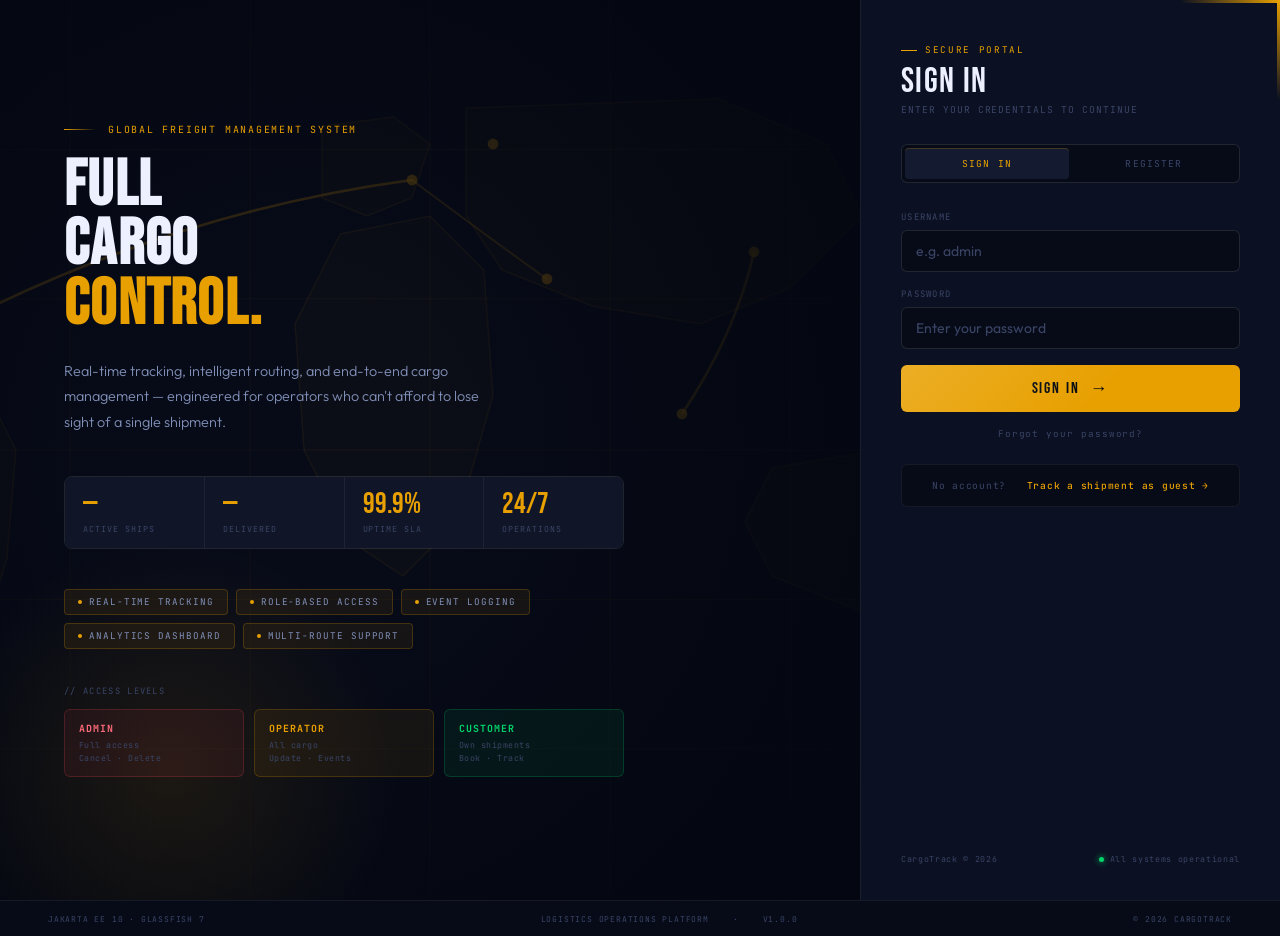
==== src/main/webapp/index.html @ 638bec68 "chore: initial baseline of cargo-tracker before security work" ====
<!DOCTYPE html>
<html lang="en">
<head>
    <meta charset="UTF-8">
    <meta name="viewport" content="width=device-width, initial-scale=1.0">
    <title>CargoTrack — Logistics Operations Platform</title>
    <link rel="preconnect" href="https://fonts.googleapis.com">
    <link rel="preconnect" href="https://fonts.gstatic.com" crossorigin>
    <link href="https://fonts.googleapis.com/css2?family=Bebas+Neue&family=JetBrains+Mono:wght@300;400;500;700&family=Outfit:wght@300;400;500;600&display=swap" rel="stylesheet">
    <style>
        *, *::before, *::after { box-sizing: border-box; margin: 0; padding: 0; }

        :root {
            --gold:        #E8A000;
            --gold-bright: #FFB800;
            --gold-glow:   rgba(232,160,0,0.18);
            --gold-soft:   rgba(232,160,0,0.07);
            --gold-line:   rgba(232,160,0,0.3);
            --void:        #03060F;
            --deep:        #070B18;
            --panel:       #0B1022;
            --raised:      #101628;
            --card:        #141B30;
            --border:      rgba(255,255,255,0.06);
            --border-hi:   rgba(255,255,255,0.11);
            --border-gold: rgba(232,160,0,0.22);
            --text-1:      #EDF0FF;
            --text-2:      #8090B8;
            --text-3:      #3A4566;
            --green:       #00D46A;
            --red:         #FF4757;
            --font-display:'Bebas Neue', sans-serif;
            --font-mono:   'JetBrains Mono', monospace;
            --font-body:   'Outfit', sans-serif;
            --ease-out:    cubic-bezier(0.16, 1, 0.3, 1);
            --ease-in-out: cubic-bezier(0.65, 0, 0.35, 1);
        }

        html, body { font-family: var(--font-body); background: var(--void); color: var(--text-1); }

        .shell { display: grid; grid-template-rows: 1fr auto; min-height: 100vh; }
        .brand { display: flex; align-items: center; gap: 12px; }
        .brand-mark { width: 28px; height: 28px; position: relative; flex-shrink: 0; }
        .brand-mark svg { width: 100%; height: 100%; }
        .brand-name { font-family: var(--font-display); font-size: 1.4rem; letter-spacing: 0.12em; color: var(--text-1); }
        .brand-name span { color: var(--gold); }
        .status-pill { display: flex; align-items: center; gap: 8px; font-family: var(--font-mono); font-size: 0.58rem; letter-spacing: 0.12em; text-transform: uppercase; color: var(--green); }
        .status-dot { width: 6px; height: 6px; border-radius: 50%; background: var(--green); box-shadow: 0 0 8px var(--green); animation: pulse-green 2.5s ease-in-out infinite; }
        @keyframes pulse-green { 0%, 100% { opacity: 1; box-shadow: 0 0 8px var(--green); } 50% { opacity: 0.5; box-shadow: 0 0 3px var(--green); } }

        .main { display: grid; grid-template-columns: 1fr 420px; }

        /* HERO */
        .hero-panel { background: var(--deep); position: relative; overflow: hidden; display: flex; flex-direction: column; justify-content: center; padding: 48px 64px; }
        .world-grid { position: absolute; inset: 0; opacity: 0.4; }
        .world-grid svg { width: 100%; height: 100%; }
        .hero-panel::before { content: ''; position: absolute; inset: 0; background: radial-gradient(ellipse 80% 80% at 35% 50%, transparent 20%, rgba(3,6,15,0.5) 60%, rgba(3,6,15,0.9) 100%); z-index: 1; pointer-events: none; }
        .hero-panel::after { content: ''; position: absolute; bottom: -120px; left: -80px; width: 500px; height: 500px; border-radius: 50%; background: radial-gradient(circle, rgba(232,160,0,0.1) 0%, transparent 65%); z-index: 1; pointer-events: none; }
        .hero-content { position: relative; z-index: 2; max-width: 560px; }
        .hero-eyebrow { display: flex; align-items: center; gap: 12px; font-family: var(--font-mono); font-size: 0.62rem; letter-spacing: 0.18em; text-transform: uppercase; color: var(--gold); margin-bottom: 20px; animation: fade-up 0.6s var(--ease-out) 0.1s both; }
        .eyebrow-bar { width: 32px; height: 1px; background: linear-gradient(90deg, var(--gold), transparent); }
        .hero-heading { font-family: var(--font-display); font-size: clamp(3.2rem, 5vw, 5.5rem); line-height: 0.93; letter-spacing: 0.02em; color: var(--text-1); margin-bottom: 24px; animation: fade-up 0.6s var(--ease-out) 0.2s both; }
        .hero-heading .accent { color: var(--gold); }
        .hero-sub { font-size: 0.9rem; font-weight: 300; line-height: 1.8; color: var(--text-2); max-width: 440px; margin-bottom: 40px; animation: fade-up 0.6s var(--ease-out) 0.3s both; }
        .stat-strip { display: flex; gap: 0; margin-bottom: 40px; border: 1px solid var(--border-hi); border-radius: 8px; overflow: hidden; animation: fade-up 0.6s var(--ease-out) 0.4s both; }
        .stat-item { flex: 1; padding: 14px 18px; background: var(--raised); border-right: 1px solid var(--border); transition: background 0.2s; }
        .stat-item:last-child { border-right: none; }
        .stat-item:hover { background: var(--card); }
        .stat-num { font-family: var(--font-display); font-size: 1.8rem; color: var(--gold); line-height: 1; margin-bottom: 4px; }
        .stat-lbl { font-family: var(--font-mono); font-size: 0.52rem; letter-spacing: 0.12em; text-transform: uppercase; color: var(--text-3); }
        .feature-tags { display: flex; flex-wrap: wrap; gap: 8px; animation: fade-up 0.6s var(--ease-out) 0.5s both; }
        .tag { display: flex; align-items: center; gap: 7px; background: var(--gold-soft); border: 1px solid var(--border-gold); border-radius: 4px; padding: 6px 13px; font-family: var(--font-mono); font-size: 0.58rem; letter-spacing: 0.1em; text-transform: uppercase; color: var(--text-2); transition: border-color 0.2s, color 0.2s, background 0.2s; }
        .tag:hover { border-color: var(--gold); color: var(--gold); background: rgba(232,160,0,0.1); }
        .tag-dot { width: 4px; height: 4px; border-radius: 50%; background: var(--gold); flex-shrink: 0; }
        .access-levels { margin-top: 36px; animation: fade-up 0.6s var(--ease-out) 0.6s both; }
        .access-label { font-family: var(--font-mono); font-size: 0.55rem; letter-spacing: 0.15em; text-transform: uppercase; color: var(--text-3); margin-bottom: 12px; }
        .access-cards { display: flex; gap: 10px; }
        .access-card { flex: 1; padding: 12px 14px; border-radius: 6px; border: 1px solid; transition: transform 0.2s; }
        .access-card:hover { transform: translateY(-2px); }
        .access-card.admin { background: rgba(255,71,87,0.07); border-color: rgba(255,71,87,0.2); }
        .access-card.operator { background: rgba(232,160,0,0.07); border-color: rgba(232,160,0,0.2); }
        .access-card.customer { background: rgba(0,212,106,0.07); border-color: rgba(0,212,106,0.2); }
        .access-role { font-family: var(--font-mono); font-size: 0.62rem; letter-spacing: 0.1em; text-transform: uppercase; font-weight: 700; margin-bottom: 4px; }
        .access-card.admin    .access-role { color: #FF6B7A; }
        .access-card.operator .access-role { color: var(--gold); }
        .access-card.customer .access-role { color: var(--green); }
        .access-desc { font-family: var(--font-mono); font-size: 0.52rem; letter-spacing: 0.06em; color: var(--text-3); line-height: 1.5; }

        /* FORM PANEL */
        .form-panel { background: var(--panel); border-left: 1px solid var(--border); display: flex; flex-direction: column; padding: 44px 40px 36px; overflow-y: auto; position: relative; min-height: 100vh; }
        .form-panel::before { content: ''; position: absolute; top: 0; right: 0; width: 100px; height: 3px; background: linear-gradient(90deg, transparent, var(--gold)); }
        .form-panel::after  { content: ''; position: absolute; top: 0; right: 0; width: 3px; height: 100px; background: linear-gradient(180deg, var(--gold), transparent); }
        .form-header { margin-bottom: 28px; }
        .form-kicker { font-family: var(--font-mono); font-size: 0.58rem; letter-spacing: 0.18em; text-transform: uppercase; color: var(--gold); margin-bottom: 8px; display: flex; align-items: center; gap: 8px; }
        .form-kicker::before { content: ''; display: inline-block; width: 16px; height: 1px; background: var(--gold); }
        .form-title { font-family: var(--font-display); font-size: 2.2rem; letter-spacing: 0.04em; color: var(--text-1); line-height: 1; margin-bottom: 4px; }
        .form-subtitle { font-family: var(--font-mono); font-size: 0.6rem; letter-spacing: 0.1em; text-transform: uppercase; color: var(--text-3); }

        .tabs { display: flex; background: var(--deep); border: 1px solid var(--border-hi); border-radius: 6px; padding: 3px; gap: 3px; margin-bottom: 28px; }
        .tab { flex: 1; text-align: center; font-family: var(--font-mono); font-size: 0.6rem; letter-spacing: 0.12em; text-transform: uppercase; color: var(--text-3); padding: 9px 0; border-radius: 4px; cursor: pointer; transition: background 0.2s, color 0.2s; user-select: none; }
        .tab:hover { color: var(--text-2); }
        .tab.active { background: var(--card); color: var(--gold); box-shadow: inset 0 1px 0 var(--border-gold); }

        #alert-box { min-height: 0; }
        .alert { display: flex; gap: 10px; align-items: flex-start; padding: 11px 14px; border-radius: 6px; margin-bottom: 18px; font-family: var(--font-mono); font-size: 0.68rem; letter-spacing: 0.04em; line-height: 1.5; animation: alert-in 0.3s var(--ease-out) both; }
        @keyframes alert-in { from { opacity: 0; transform: translateY(-6px); } to { opacity: 1; transform: translateY(0); } }
        .alert-error   { background: rgba(255,71,87,0.08);  border: 1px solid rgba(255,71,87,0.25);  color: #FF8F9A; }
        .alert-success { background: rgba(0,212,106,0.08);  border: 1px solid rgba(0,212,106,0.25);  color: #4DFFA0; }

        .panel { display: none; }
        .panel.active { display: block; }

        .form-group  { margin-bottom: 16px; }
        .form-row    { display: grid; grid-template-columns: 1fr 1fr; gap: 12px; }
        .form-label  { display: block; font-family: var(--font-mono); font-size: 0.56rem; letter-spacing: 0.14em; text-transform: uppercase; color: var(--text-3); margin-bottom: 7px; transition: color 0.2s; }
        .form-group:focus-within .form-label { color: var(--gold); }
        .form-control { width: 100%; background: var(--deep); border: 1px solid var(--border-hi); border-radius: 6px; color: var(--text-1); padding: 11px 14px; font-size: 0.875rem; font-family: var(--font-body); outline: none; transition: border-color 0.2s, box-shadow 0.2s, background 0.2s; caret-color: var(--gold); }
        .form-control::placeholder { color: var(--text-3); }
        .form-control:focus { border-color: var(--gold); box-shadow: 0 0 0 3px var(--gold-glow); background: rgba(3,6,15,0.8); }
        .form-control.input-error { border-color: var(--red) !important; box-shadow: 0 0 0 3px rgba(255,71,87,0.15) !important; }
        .form-hint { font-family: var(--font-mono); font-size: 0.54rem; color: var(--text-3); margin-top: 5px; letter-spacing: 0.06em; }
        .form-hint.hint-error { color: #FF6B7A; }
        .form-hint.hint-ok    { color: var(--green); }

        .btn-submit { display: flex; align-items: center; justify-content: center; gap: 10px; width: 100%; padding: 13px 20px; margin-top: 10px; background: var(--gold); color: #050810; border: none; border-radius: 6px; font-family: var(--font-display); font-size: 1rem; letter-spacing: 0.12em; cursor: pointer; position: relative; overflow: hidden; transition: background 0.2s, transform 0.15s, box-shadow 0.2s; }
        .btn-submit::before { content: ''; position: absolute; inset: 0; background: linear-gradient(135deg, rgba(255,255,255,0.15) 0%, transparent 60%); pointer-events: none; }
        .btn-submit:hover { background: var(--gold-bright); box-shadow: 0 6px 24px rgba(232,160,0,0.35); transform: translateY(-1px); }
        .btn-submit:active { transform: none; box-shadow: none; }
        .btn-submit:disabled { opacity: 0.45; cursor: not-allowed; transform: none; box-shadow: none; }
        .btn-arrow { font-size: 1.1rem; transition: transform 0.2s; }
        .btn-submit:hover .btn-arrow { transform: translateX(4px); }

        .forgot-link {
            display: block; text-align: center; font-family: var(--font-mono); font-size: 0.58rem;
            letter-spacing: 0.1em; color: var(--text-3); margin-top: 12px; cursor: pointer;
            transition: color 0.2s; background: none; border: none; width: 100%; padding: 4px 0;
        }
        .forgot-link:hover { color: var(--gold); }

        .back-link {
            display: inline-flex; align-items: center; gap: 6px; font-family: var(--font-mono);
            font-size: 0.58rem; letter-spacing: 0.1em; text-transform: uppercase; color: var(--text-3);
            cursor: pointer; background: none; border: none; padding: 0; margin-bottom: 20px; transition: color 0.2s;
        }
        .back-link:hover { color: var(--gold); }
        .back-link::before { content: '←'; font-size: 0.8rem; }

        .guest-track { margin-top: 20px; text-align: center; padding: 14px; background: var(--deep); border: 1px solid var(--border); border-radius: 6px; font-family: var(--font-mono); font-size: 0.6rem; letter-spacing: 0.08em; color: var(--text-3); transition: border-color 0.2s; }
        .guest-track:hover { border-color: var(--border-hi); }
        .guest-track a { color: var(--gold); text-decoration: none; font-weight: 500; transition: opacity 0.2s; }
        .guest-track a:hover { opacity: 0.75; }

        .form-footer { margin-top: auto; padding-top: 28px; display: flex; align-items: center; justify-content: space-between; font-family: var(--font-mono); font-size: 0.52rem; letter-spacing: 0.08em; color: var(--text-3); }
        .footer-status { display: flex; align-items: center; gap: 6px; }
        .footer-dot { width: 5px; height: 5px; border-radius: 50%; background: var(--green); box-shadow: 0 0 6px var(--green); }

        /* BOTTOM BAR */
        .bottombar { height: 36px; display: flex; align-items: center; justify-content: space-between; padding: 0 48px; background: var(--deep); border-top: 1px solid var(--border); font-family: var(--font-mono); font-size: 0.5rem; letter-spacing: 0.1em; text-transform: uppercase; color: var(--text-3); flex-shrink: 0; }
        .bottombar-center { display: flex; gap: 24px; }
        .bottombar-center span { color: var(--text-3); }
        .bottombar-center span + span::before { content: '·'; margin-right: 24px; color: var(--text-3); }

        /* ANIMATIONS */
        @keyframes fade-up { from { opacity: 0; transform: translateY(16px); } to { opacity: 1; transform: translateY(0); } }
        @keyframes draw-line { from { stroke-dashoffset: 600; } to { stroke-dashoffset: 0; } }
        .route-path { stroke-dasharray: 600; stroke-dashoffset: 600; animation: draw-line 3s var(--ease-out) 0.8s forwards; }
        .grid-line { animation: grid-pulse 4s ease-in-out infinite; }
        @keyframes grid-pulse { 0%, 100% { opacity: 0.15; } 50% { opacity: 0.35; } }

        @media (max-width: 900px) {
            html, body { overflow: auto; }
            .shell { height: auto; }
            .main { grid-template-columns: 1fr; }
            .hero-panel { padding: 40px 28px; min-height: 420px; }
            .form-panel { padding: 36px 24px; }
            .bottombar { padding: 0 24px; }
            .hero-heading { font-size: 3rem; }
            .access-cards { flex-direction: column; }
        }
    </style>
</head>
<body>
<div class="shell">
  <div class="main">

    <!-- LEFT: HERO -->
    <div class="hero-panel">
      <div class="world-grid">
        <svg viewBox="0 0 800 500" preserveAspectRatio="xMidYMid slice" xmlns="http://www.w3.org/2000/svg">
          <g stroke="rgba(232,160,0,0.12)" stroke-width="0.5" fill="none">
            <line x1="0" y1="83"  x2="800" y2="83"  class="grid-line" style="animation-delay:0s"/>
            <line x1="0" y1="166" x2="800" y2="166" class="grid-line" style="animation-delay:0.3s"/>
            <line x1="0" y1="250" x2="800" y2="250" class="grid-line" style="animation-delay:0.6s"/>
            <line x1="0" y1="333" x2="800" y2="333" class="grid-line" style="animation-delay:0.9s"/>
            <line x1="0" y1="416" x2="800" y2="416" class="grid-line" style="animation-delay:1.2s"/>
            <line x1="100" y1="0" x2="100" y2="500" class="grid-line" style="animation-delay:0.15s"/>
            <line x1="200" y1="0" x2="200" y2="500" class="grid-line" style="animation-delay:0.45s"/>
            <line x1="300" y1="0" x2="300" y2="500" class="grid-line" style="animation-delay:0.75s"/>
            <line x1="400" y1="0" x2="400" y2="500" class="grid-line" style="animation-delay:1.05s"/>
            <line x1="500" y1="0" x2="500" y2="500" class="grid-line" style="animation-delay:1.35s"/>
            <line x1="600" y1="0" x2="600" y2="500" class="grid-line" style="animation-delay:0.2s"/>
            <line x1="700" y1="0" x2="700" y2="500" class="grid-line" style="animation-delay:0.5s"/>
          </g>
          <g fill="rgba(232,160,0,0.06)" stroke="rgba(232,160,0,0.15)" stroke-width="0.8">
            <path d="M 60 80 L 90 70 L 130 75 L 160 100 L 155 160 L 140 200 L 120 220 L 100 210 L 80 190 L 60 160 L 50 130 Z"/>
            <path d="M 130 230 L 155 220 L 170 250 L 165 310 L 150 360 L 135 370 L 118 340 L 110 290 L 115 250 Z"/>
            <path d="M 340 70 L 380 65 L 400 80 L 390 110 L 365 120 L 340 110 Z"/>
            <path d="M 350 130 L 400 120 L 430 150 L 435 220 L 415 290 L 385 320 L 355 300 L 330 250 L 325 180 L 340 150 Z"/>
            <path d="M 420 60 L 560 55 L 620 80 L 640 120 L 600 160 L 550 180 L 490 170 L 440 150 L 420 120 Z"/>
            <path d="M 590 260 L 650 250 L 680 270 L 675 320 L 640 340 L 590 320 L 575 290 Z"/>
          </g>
          <g fill="#E8A000">
            <circle cx="100" cy="200" r="3" opacity="0.6"/>
            <circle cx="390" cy="100" r="3" opacity="0.6"/>
            <circle cx="580" cy="140" r="3" opacity="0.6"/>
            <circle cx="540" cy="230" r="3" opacity="0.6"/>
            <circle cx="465" cy="155" r="3" opacity="0.6"/>
            <circle cx="390" cy="290" r="3" opacity="0.6"/>
            <circle cx="80"  cy="240" r="3" opacity="0.6"/>
            <circle cx="435" cy="80"  r="3" opacity="0.6"/>
          </g>
          <path d="M 100 200 Q 240 120 390 100" fill="none" stroke="#E8A000" stroke-width="1.5" opacity="0.5" class="route-path" stroke-linecap="round"/>
          <path d="M 580 140 Q 570 185 540 230" fill="none" stroke="#E8A000" stroke-width="1.5" opacity="0.4" stroke-dasharray="400" stroke-dashoffset="400" style="animation: draw-line 2.5s cubic-bezier(0.16,1,0.3,1) 1.4s forwards"/>
          <path d="M 390 100 Q 430 130 465 155" fill="none" stroke="#E8A000" stroke-width="1" opacity="0.35" stroke-dasharray="300" stroke-dashoffset="300" style="animation: draw-line 2s cubic-bezier(0.16,1,0.3,1) 2s forwards"/>
          <circle r="4" fill="#E8A000" opacity="0.9">
            <animateMotion dur="5s" repeatCount="indefinite" begin="2s">
              <mpath href="#route-nyc-rtm"/>
            </animateMotion>
          </circle>
          <path id="route-nyc-rtm" d="M 100 200 Q 240 120 390 100" fill="none"/>
          <circle cx="100" cy="200" r="8" fill="none" stroke="#E8A000" stroke-width="1" opacity="0">
            <animate attributeName="r" values="4;16" dur="2.5s" repeatCount="indefinite" begin="0.5s"/>
            <animate attributeName="opacity" values="0.6;0" dur="2.5s" repeatCount="indefinite" begin="0.5s"/>
          </circle>
          <circle cx="390" cy="100" r="8" fill="none" stroke="#E8A000" stroke-width="1" opacity="0">
            <animate attributeName="r" values="4;16" dur="2.5s" repeatCount="indefinite" begin="1.5s"/>
            <animate attributeName="opacity" values="0.6;0" dur="2.5s" repeatCount="indefinite" begin="1.5s"/>
          </circle>
          <circle cx="580" cy="140" r="8" fill="none" stroke="#E8A000" stroke-width="1" opacity="0">
            <animate attributeName="r" values="4;16" dur="2.5s" repeatCount="indefinite" begin="2.5s"/>
            <animate attributeName="opacity" values="0.6;0" dur="2.5s" repeatCount="indefinite" begin="2.5s"/>
          </circle>
        </svg>
      </div>

      <div class="hero-content">
        <div class="hero-eyebrow"><div class="eyebrow-bar"></div>Global Freight Management System</div>
        <h1 class="hero-heading">FULL<br>CARGO<br><span class="accent">CONTROL.</span></h1>
        <p class="hero-sub">Real-time tracking, intelligent routing, and end-to-end cargo management — engineered for operators who can't afford to lose sight of a single shipment.</p>
        <div class="stat-strip">
          <div class="stat-item"><div class="stat-num">—</div><div class="stat-lbl">Active Ships</div></div>
          <div class="stat-item"><div class="stat-num">—</div><div class="stat-lbl">Delivered</div></div>
          <div class="stat-item"><div class="stat-num">99.9%</div><div class="stat-lbl">Uptime SLA</div></div>
          <div class="stat-item"><div class="stat-num">24/7</div><div class="stat-lbl">Operations</div></div>
        </div>
        <div class="feature-tags">
          <div class="tag"><span class="tag-dot"></span>Real-time tracking</div>
          <div class="tag"><span class="tag-dot"></span>Role-based access</div>
          <div class="tag"><span class="tag-dot"></span>Event logging</div>
          <div class="tag"><span class="tag-dot"></span>Analytics dashboard</div>
          <div class="tag"><span class="tag-dot"></span>Multi-route support</div>
        </div>
        <div class="access-levels">
          <div class="access-label">// Access Levels</div>
          <div class="access-cards">
            <div class="access-card admin"><div class="access-role">Admin</div><div class="access-desc">Full access<br>Cancel · Delete</div></div>
            <div class="access-card operator"><div class="access-role">Operator</div><div class="access-desc">All cargo<br>Update · Events</div></div>
            <div class="access-card customer"><div class="access-role">Customer</div><div class="access-desc">Own shipments<br>Book · Track</div></div>
          </div>
        </div>
      </div>
    </div>

    <!-- RIGHT: FORM PANEL -->
    <div class="form-panel">

      <div class="form-header">
        <div class="form-kicker" id="form-kicker">Secure Portal</div>
        <div class="form-title" id="form-title">SIGN IN</div>
        <div class="form-subtitle" id="form-subtitle">Enter your credentials to continue</div>
      </div>

      <div id="alert-box"></div>

      <div class="tabs" id="tabs-row">
        <div class="tab active" data-tab="login">Sign In</div>
        <div class="tab" data-tab="register">Register</div>
      </div>

      <!-- LOGIN -->
      <div id="panel-login" class="panel active">
        <form id="form-login" novalidate>
          <div class="form-group">
            <label class="form-label" for="login-username">Username</label>
            <input id="login-username" class="form-control" type="text"
                   placeholder="e.g. admin" autocomplete="username" required>
          </div>
          <div class="form-group">
            <label class="form-label" for="login-password">Password</label>
            <input id="login-password" class="form-control" type="password"
                   placeholder="Enter your password" autocomplete="current-password" required>
          </div>
          <button type="submit" class="btn-submit" id="btn-login">
            Sign In <span class="btn-arrow">→</span>
          </button>
        </form>

        <button class="forgot-link" id="btn-show-forgot">Forgot your password?</button>

        <div class="guest-track">
          No account? &nbsp;
          <a href="/Cargo_Tracker_System/pages/track.html">Track a shipment as guest →</a>
        </div>
      </div>

      <!-- REGISTER -->
      <div id="panel-register" class="panel">
        <form id="form-register" novalidate>
          <div class="form-row">
            <div class="form-group">
              <label class="form-label" for="reg-username">Username</label>
              <input id="reg-username" class="form-control" type="text"
                     placeholder="jdoe" autocomplete="username" required minlength="3">
            </div>
            <div class="form-group">
              <label class="form-label" for="reg-fullname">Full Name</label>
              <input id="reg-fullname" class="form-control" type="text"
                     placeholder="Jane Doe" required>
            </div>
          </div>
          <div class="form-group">
            <label class="form-label" for="reg-email">Email Address</label>
            <input id="reg-email" class="form-control" type="email"
                   placeholder="jane@example.com" autocomplete="email" required>
          </div>
          <div class="form-group">
            <label class="form-label" for="reg-password">Password</label>
            <input id="reg-password" class="form-control" type="password"
                   placeholder="Minimum 8 characters" autocomplete="new-password" required minlength="8">
            <div class="form-hint">// Minimum 8 characters required</div>
          </div>
          <!-- CONFIRM PASSWORD (new field) -->
          <div class="form-group">
            <label class="form-label" for="reg-confirm-password">Confirm Password</label>
            <input id="reg-confirm-password" class="form-control" type="password"
                   placeholder="Re-enter your password" autocomplete="new-password" required>
            <div class="form-hint" id="confirm-hint">// Must match the password above</div>
          </div>
          <button type="submit" class="btn-submit" id="btn-register">
            Create Account <span class="btn-arrow">→</span>
          </button>
        </form>
      </div>

      <!-- FORGOT PASSWORD -->
      <div id="panel-forgot" class="panel">
        <button class="back-link" id="btn-back-from-forgot">Back to sign in</button>
        <form id="form-forgot" novalidate>
          <div class="form-group">
            <label class="form-label" for="forgot-email">Registered Email</label>
            <input id="forgot-email" class="form-control" type="email"
                   placeholder="jane@example.com" autocomplete="email" required>
            <div class="form-hint">// A reset link will be sent to this address</div>
          </div>
          <button type="submit" class="btn-submit" id="btn-forgot">
            Send Reset Link <span class="btn-arrow">→</span>
          </button>
        </form>
      </div>

      <div class="form-footer">
        <span>CargoTrack &copy; 2026</span>
        <div class="footer-status">
          <div class="footer-dot"></div>
          <span>All systems operational</span>
        </div>
      </div>
    </div><!-- .form-panel -->

  </div><!-- .main -->

  <footer class="bottombar">
    <span>Jakarta EE 10 · GlassFish 7</span>
    <div class="bottombar-center">
      <span>Logistics Operations Platform</span>
      <span>v1.0.0</span>
    </div>
    <span>© 2026 CargoTrack</span>
  </footer>
</div><!-- .shell -->

<script>
    const API_BASE  = '/Cargo_Tracker_System/api';
    const TOKEN_KEY = 'cargo_tracker_token';
    const USER_KEY  = 'cargo_tracker_user';

    if (localStorage.getItem(TOKEN_KEY)) {
        window.location.href = '/Cargo_Tracker_System/pages/dashboard.html';
    }

    /* Alert */
    function showAlert(message, type) {
        const icon = type === 'error' ? '⚠' : '✓';
        document.getElementById('alert-box').innerHTML =
            `<div class="alert alert-${type}"><span>${icon}</span><span>${message}</span></div>`;
        if (type !== 'success') {
            setTimeout(() => { document.getElementById('alert-box').innerHTML = ''; }, 6000);
        }
    }

    /* Button loading state */
    function setLoading(id, on, label, loadingLabel) {
        const btn = document.getElementById(id);
        btn.disabled = on;
        btn.innerHTML = on
            ? loadingLabel
            : `${label} <span class="btn-arrow">→</span>`;
    }

    /* Panel switching */
    const META = {
        login:    { kicker: 'Secure Portal',    title: 'SIGN IN',        sub: 'Enter your credentials to continue' },
        register: { kicker: 'New Account',      title: 'REGISTER',       sub: 'Fill in your details below' },
        forgot:   { kicker: 'Account Recovery', title: 'RESET PASSWORD', sub: 'Enter your registered email' },
    };

    function resetConfirmField() {
        const input = document.getElementById('reg-confirm-password');
        const hint  = document.getElementById('confirm-hint');
        input.classList.remove('input-error');
        hint.classList.remove('hint-error', 'hint-ok');
        hint.textContent = '// Must match the password above';
    }

    function showPanel(name) {
        document.querySelectorAll('.panel').forEach(p => p.classList.remove('active'));
        document.getElementById(`panel-${name}`).classList.add('active');
        document.getElementById('alert-box').innerHTML = '';
        resetConfirmField();

        const m = META[name];
        document.getElementById('form-kicker').textContent   = m.kicker;
        document.getElementById('form-title').textContent    = m.title;
        document.getElementById('form-subtitle').textContent = m.sub;

        const isForgot = name === 'forgot';
        document.getElementById('tabs-row').style.display = isForgot ? 'none' : '';

        if (!isForgot) {
            document.querySelectorAll('.tab').forEach(t => {
                t.classList.toggle('active', t.dataset.tab === name);
            });
        }
    }

    /* Live confirm-password match feedback */
    function checkPasswordMatch() {
        const pw    = document.getElementById('reg-password').value;
        const cpw   = document.getElementById('reg-confirm-password').value;
        const input = document.getElementById('reg-confirm-password');
        const hint  = document.getElementById('confirm-hint');

        if (!cpw) {
            resetConfirmField();
            return;
        }
        if (pw !== cpw) {
            input.classList.add('input-error');
            hint.classList.add('hint-error');
            hint.classList.remove('hint-ok');
            hint.textContent = '// Passwords do not match';
        } else {
            input.classList.remove('input-error');
            hint.classList.remove('hint-error');
            hint.classList.add('hint-ok');
            hint.textContent = '// ✓ Passwords match';
        }
    }

    document.getElementById('reg-confirm-password').addEventListener('input', checkPasswordMatch);
    document.getElementById('reg-password').addEventListener('input', checkPasswordMatch);

    /* Tab switching */
    document.querySelectorAll('.tab').forEach(tab => {
        tab.addEventListener('click', () => showPanel(tab.dataset.tab));
    });

    /* Forgot / back buttons */
    document.getElementById('btn-show-forgot').addEventListener('click', () => showPanel('forgot'));
    document.getElementById('btn-back-from-forgot').addEventListener('click', () => showPanel('login'));

    /* Login */
    async function login() {
        const username = document.getElementById('login-username').value.trim();
        const password = document.getElementById('login-password').value;
        if (!username || !password) { showAlert('Please fill in all fields.', 'error'); return; }

        setLoading('btn-login', true, 'Sign In', 'Signing in…');
        try {
            const res  = await fetch(`${API_BASE}/auth/login`, {
                method: 'POST',
                headers: { 'Content-Type': 'application/json' },
                body: JSON.stringify({ username, password })
            });
            const data = await res.json();
            if (res.ok) {
                localStorage.setItem(TOKEN_KEY, data.token);
                localStorage.setItem(USER_KEY, JSON.stringify({ username: data.username, role: data.role }));
                window.location.href = '/Cargo_Tracker_System/pages/dashboard.html';
            } else {
                showAlert(data.message || data.error || 'Invalid credentials.', 'error');
                setLoading('btn-login', false, 'Sign In', '');
            }
        } catch {
            showAlert('Cannot reach the server. Please try again.', 'error');
            setLoading('btn-login', false, 'Sign In', '');
        }
    }

    /* Register */
    async function register() {
        const username  = document.getElementById('reg-username').value.trim();
        const fullName  = document.getElementById('reg-fullname').value.trim();
        const email     = document.getElementById('reg-email').value.trim();
        const password  = document.getElementById('reg-password').value;
        const confirmPw = document.getElementById('reg-confirm-password').value;

        if (!username || !fullName || !email || !password || !confirmPw) {
            showAlert('Please fill in all fields.', 'error'); return;
        }
        if (password.length < 8) {
            showAlert('Password must be at least 8 characters.', 'error'); return;
        }
        if (password !== confirmPw) {
            showAlert('Passwords do not match. Please check and try again.', 'error');
            document.getElementById('reg-confirm-password').classList.add('input-error');
            return;
        }

        setLoading('btn-register', true, 'Create Account', 'Creating account…');
        try {
            const res  = await fetch(`${API_BASE}/auth/register`, {
                method: 'POST',
                headers: { 'Content-Type': 'application/json' },
                body: JSON.stringify({ username, fullName, email, password })
            });
            const data = await res.json();
            if (res.ok) {
                showAlert('Account created! You can now sign in.', 'success');
                showPanel('login');
                document.getElementById('form-register').reset();
                document.getElementById('login-username').value = username;
            } else {
                showAlert(data.message || data.error || 'Registration failed.', 'error');
            }
        } catch {
            showAlert('Cannot reach the server. Please try again.', 'error');
        }
        setLoading('btn-register', false, 'Create Account', '');
    }

    /* Forgot password */
    async function forgotPassword() {
        const email = document.getElementById('forgot-email').value.trim();
        if (!email) { showAlert('Please enter your email address.', 'error'); return; }

        setLoading('btn-forgot', true, 'Send Reset Link', 'Sending…');
        try {
            await fetch(`${API_BASE}/auth/forgot-password`, {
                method: 'POST',
                headers: { 'Content-Type': 'application/json' },
                body: JSON.stringify({ email })
            });
            showAlert(
                'If that email is registered you will receive a reset link shortly.',
                'success'
            );
            document.getElementById('form-forgot').reset();
        } catch {
            showAlert('Cannot reach the server. Please try again.', 'error');
        }
        setLoading('btn-forgot', false, 'Send Reset Link', '');
    }

    /* Form submission */
    document.getElementById('form-login').addEventListener('submit',    e => { e.preventDefault(); login(); });
    document.getElementById('form-register').addEventListener('submit', e => { e.preventDefault(); register(); });
    document.getElementById('form-forgot').addEventListener('submit',   e => { e.preventDefault(); forgotPassword(); });
</script>
</body>
</html>
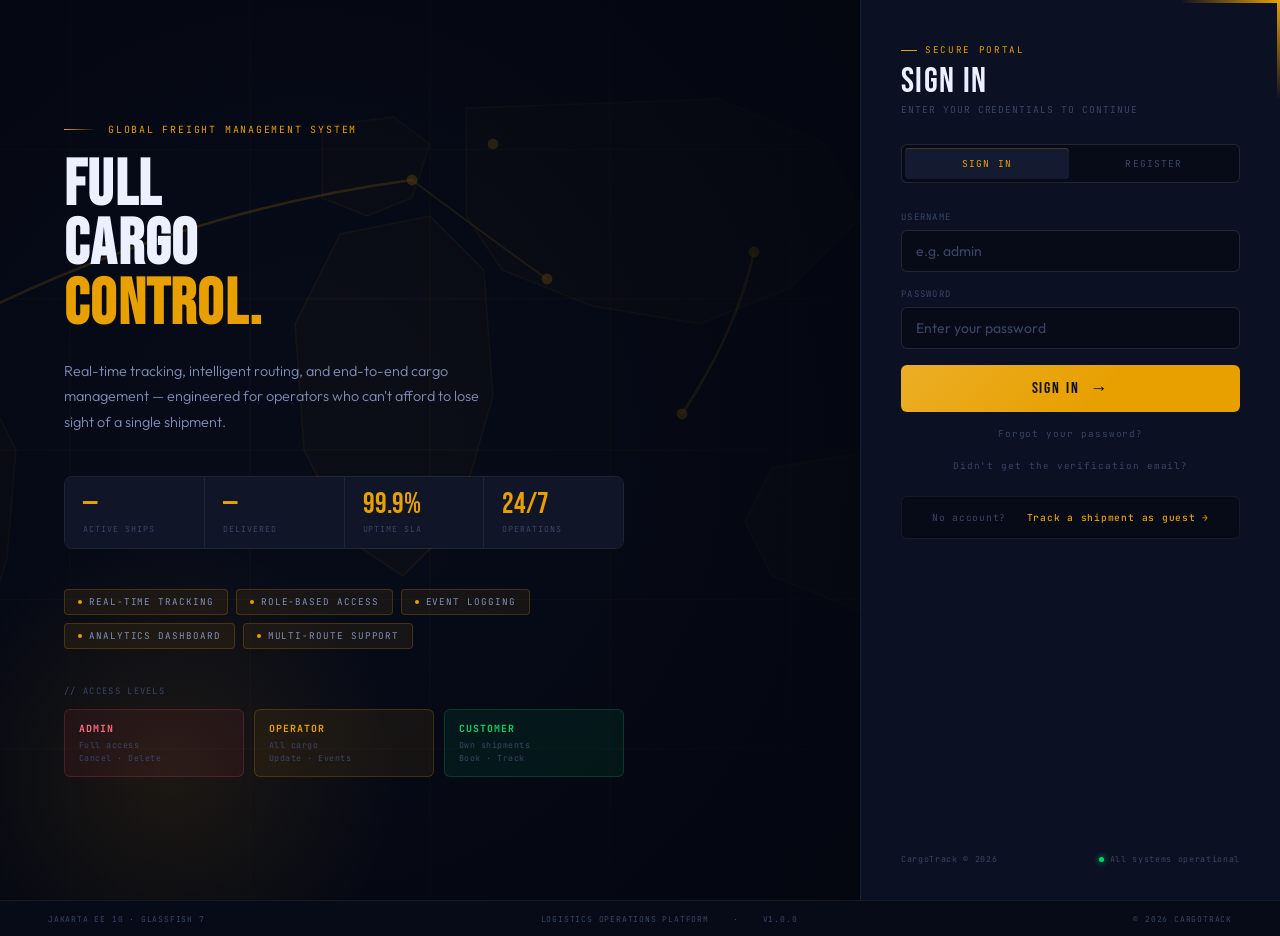
==== commit 92ff6794: "feat(ui): align landing page with email-verification flow The login/register UI was written before s" ====
--- a/src/main/webapp/index.html
+++ b/src/main/webapp/index.html
@@ -306,6 +306,7 @@
         </form>
 
         <button class="forgot-link" id="btn-show-forgot">Forgot your password?</button>
+        <button class="forgot-link" id="btn-show-resend">Didn't get the verification email?</button>
 
         <div class="guest-track">
           No account? &nbsp;
@@ -368,6 +369,22 @@
         </form>
       </div>
 
+      <!-- RESEND VERIFICATION -->
+      <div id="panel-resend" class="panel">
+        <button class="back-link" id="btn-back-from-resend">Back to sign in</button>
+        <form id="form-resend" novalidate>
+          <div class="form-group">
+            <label class="form-label" for="resend-email">Registered Email</label>
+            <input id="resend-email" class="form-control" type="email"
+                   placeholder="jane@example.com" autocomplete="email" required>
+            <div class="form-hint">// A new verification link will be sent if the address belongs to an unverified account</div>
+          </div>
+          <button type="submit" class="btn-submit" id="btn-resend">
+            Resend Verification <span class="btn-arrow">→</span>
+          </button>
+        </form>
+      </div>
+
       <div class="form-footer">
         <span>CargoTrack &copy; 2026</span>
         <div class="footer-status">
@@ -419,9 +436,10 @@
 
     /* Panel switching */
     const META = {
-        login:    { kicker: 'Secure Portal',    title: 'SIGN IN',        sub: 'Enter your credentials to continue' },
-        register: { kicker: 'New Account',      title: 'REGISTER',       sub: 'Fill in your details below' },
-        forgot:   { kicker: 'Account Recovery', title: 'RESET PASSWORD', sub: 'Enter your registered email' },
+        login:    { kicker: 'Secure Portal',     title: 'SIGN IN',              sub: 'Enter your credentials to continue' },
+        register: { kicker: 'New Account',       title: 'REGISTER',             sub: 'Fill in your details below' },
+        forgot:   { kicker: 'Account Recovery',  title: 'RESET PASSWORD',       sub: 'Enter your registered email' },
+        resend:   { kicker: 'Email Verification',title: 'RESEND VERIFICATION',  sub: 'We will send a fresh link if the account exists' },
     };
 
     function resetConfirmField() {
@@ -443,10 +461,13 @@
         document.getElementById('form-title').textContent    = m.title;
         document.getElementById('form-subtitle').textContent = m.sub;
 
-        const isForgot = name === 'forgot';
-        document.getElementById('tabs-row').style.display = isForgot ? 'none' : '';
-
-        if (!isForgot) {
+        // The Sign-In / Register tab strip only makes sense on those two
+        // panels. Hide it for the recovery flows (forgot / resend) so the
+        // user clearly knows they're in a different sub-task.
+        const showsTabs = name === 'login' || name === 'register';
+        document.getElementById('tabs-row').style.display = showsTabs ? '' : 'none';
+
+        if (showsTabs) {
             document.querySelectorAll('.tab').forEach(t => {
                 t.classList.toggle('active', t.dataset.tab === name);
             });
@@ -488,6 +509,10 @@
     /* Forgot / back buttons */
     document.getElementById('btn-show-forgot').addEventListener('click', () => showPanel('forgot'));
     document.getElementById('btn-back-from-forgot').addEventListener('click', () => showPanel('login'));
+
+    /* Resend-verification / back buttons */
+    document.getElementById('btn-show-resend').addEventListener('click', () => showPanel('resend'));
+    document.getElementById('btn-back-from-resend').addEventListener('click', () => showPanel('login'));
 
     /* Login */
     async function login() {
@@ -546,7 +571,14 @@
             });
             const data = await res.json();
             if (res.ok) {
-                showAlert('Account created! You can now sign in.', 'success');
+                // Account created, but step 9 blocks login until the user
+                // clicks the verification link. Be honest about that here —
+                // the previous "you can now sign in" message lied.
+                showAlert(
+                    'Account created. Check your email for a verification link, '
+                  + 'then come back here to sign in.',
+                    'success'
+                );
                 showPanel('login');
                 document.getElementById('form-register').reset();
                 document.getElementById('login-username').value = username;
@@ -582,10 +614,37 @@
         setLoading('btn-forgot', false, 'Send Reset Link', '');
     }
 
+    /* Resend verification — same enumeration-defence pattern as forgot password:
+       we always render a non-committal success message regardless of whether
+       the email exists or is already verified, so the response can't be used
+       to enumerate accounts. */
+    async function resendVerification() {
+        const email = document.getElementById('resend-email').value.trim();
+        if (!email) { showAlert('Please enter your email address.', 'error'); return; }
+
+        setLoading('btn-resend', true, 'Resend Verification', 'Sending…');
+        try {
+            await fetch(`${API_BASE}/auth/resend-verification`, {
+                method: 'POST',
+                headers: { 'Content-Type': 'application/json' },
+                body: JSON.stringify({ email })
+            });
+            showAlert(
+                'If that address belongs to an unverified account, a new verification link has been sent.',
+                'success'
+            );
+            document.getElementById('form-resend').reset();
+        } catch {
+            showAlert('Cannot reach the server. Please try again.', 'error');
+        }
+        setLoading('btn-resend', false, 'Resend Verification', '');
+    }
+
     /* Form submission */
     document.getElementById('form-login').addEventListener('submit',    e => { e.preventDefault(); login(); });
     document.getElementById('form-register').addEventListener('submit', e => { e.preventDefault(); register(); });
     document.getElementById('form-forgot').addEventListener('submit',   e => { e.preventDefault(); forgotPassword(); });
+    document.getElementById('form-resend').addEventListener('submit',   e => { e.preventDefault(); resendVerification(); });
 </script>
 </body>
 </html>
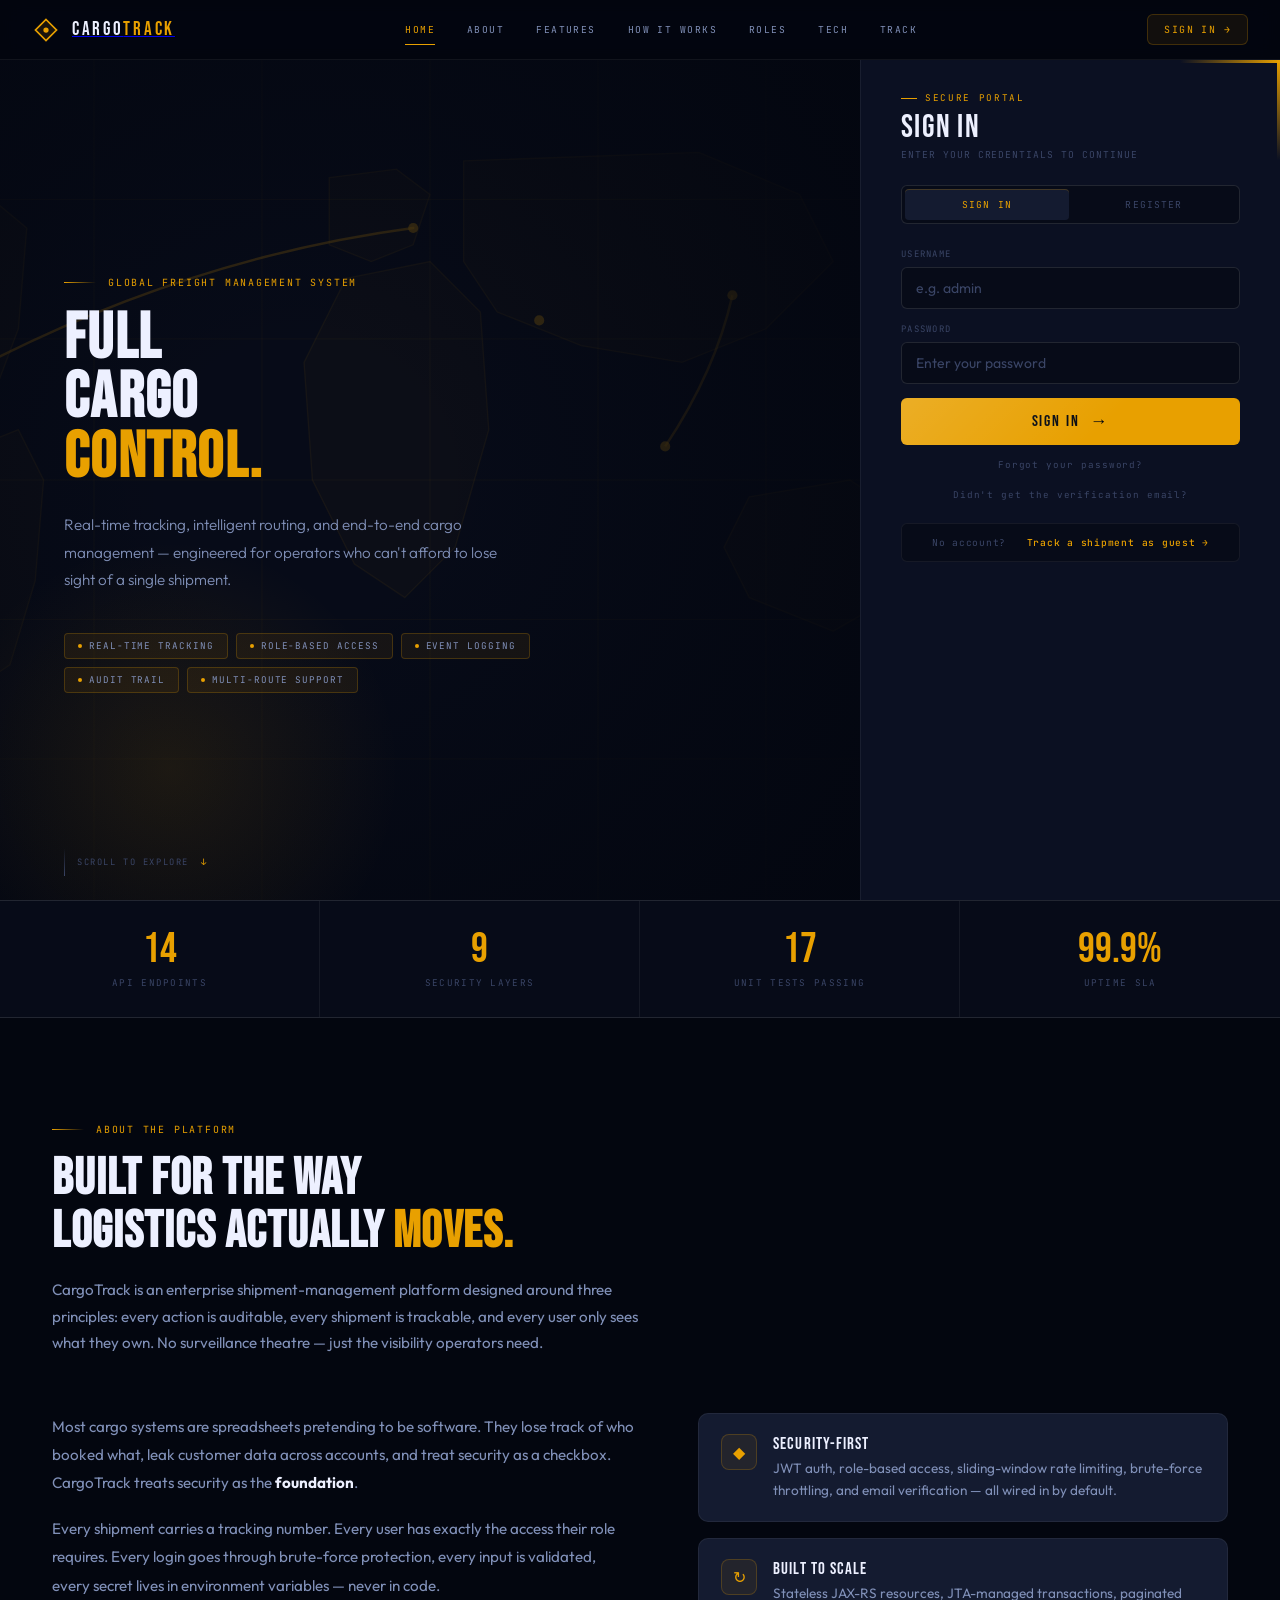
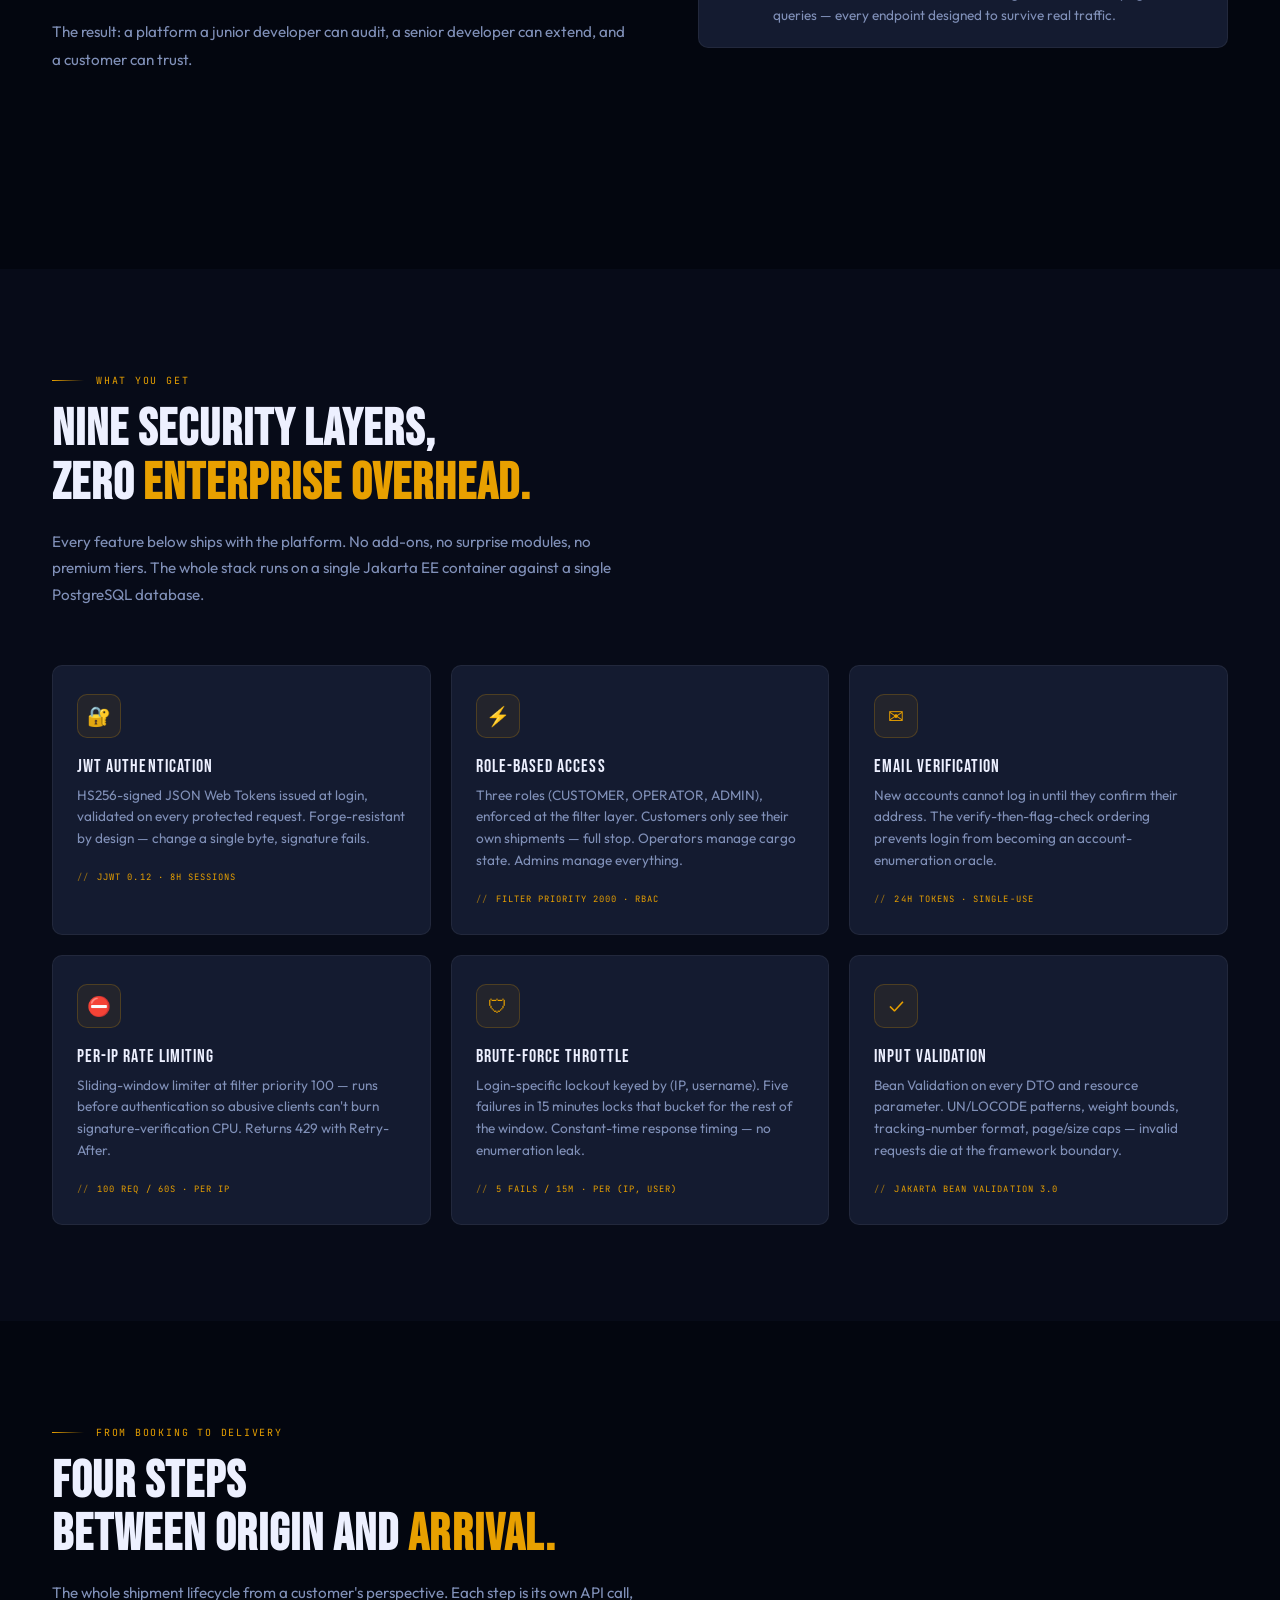
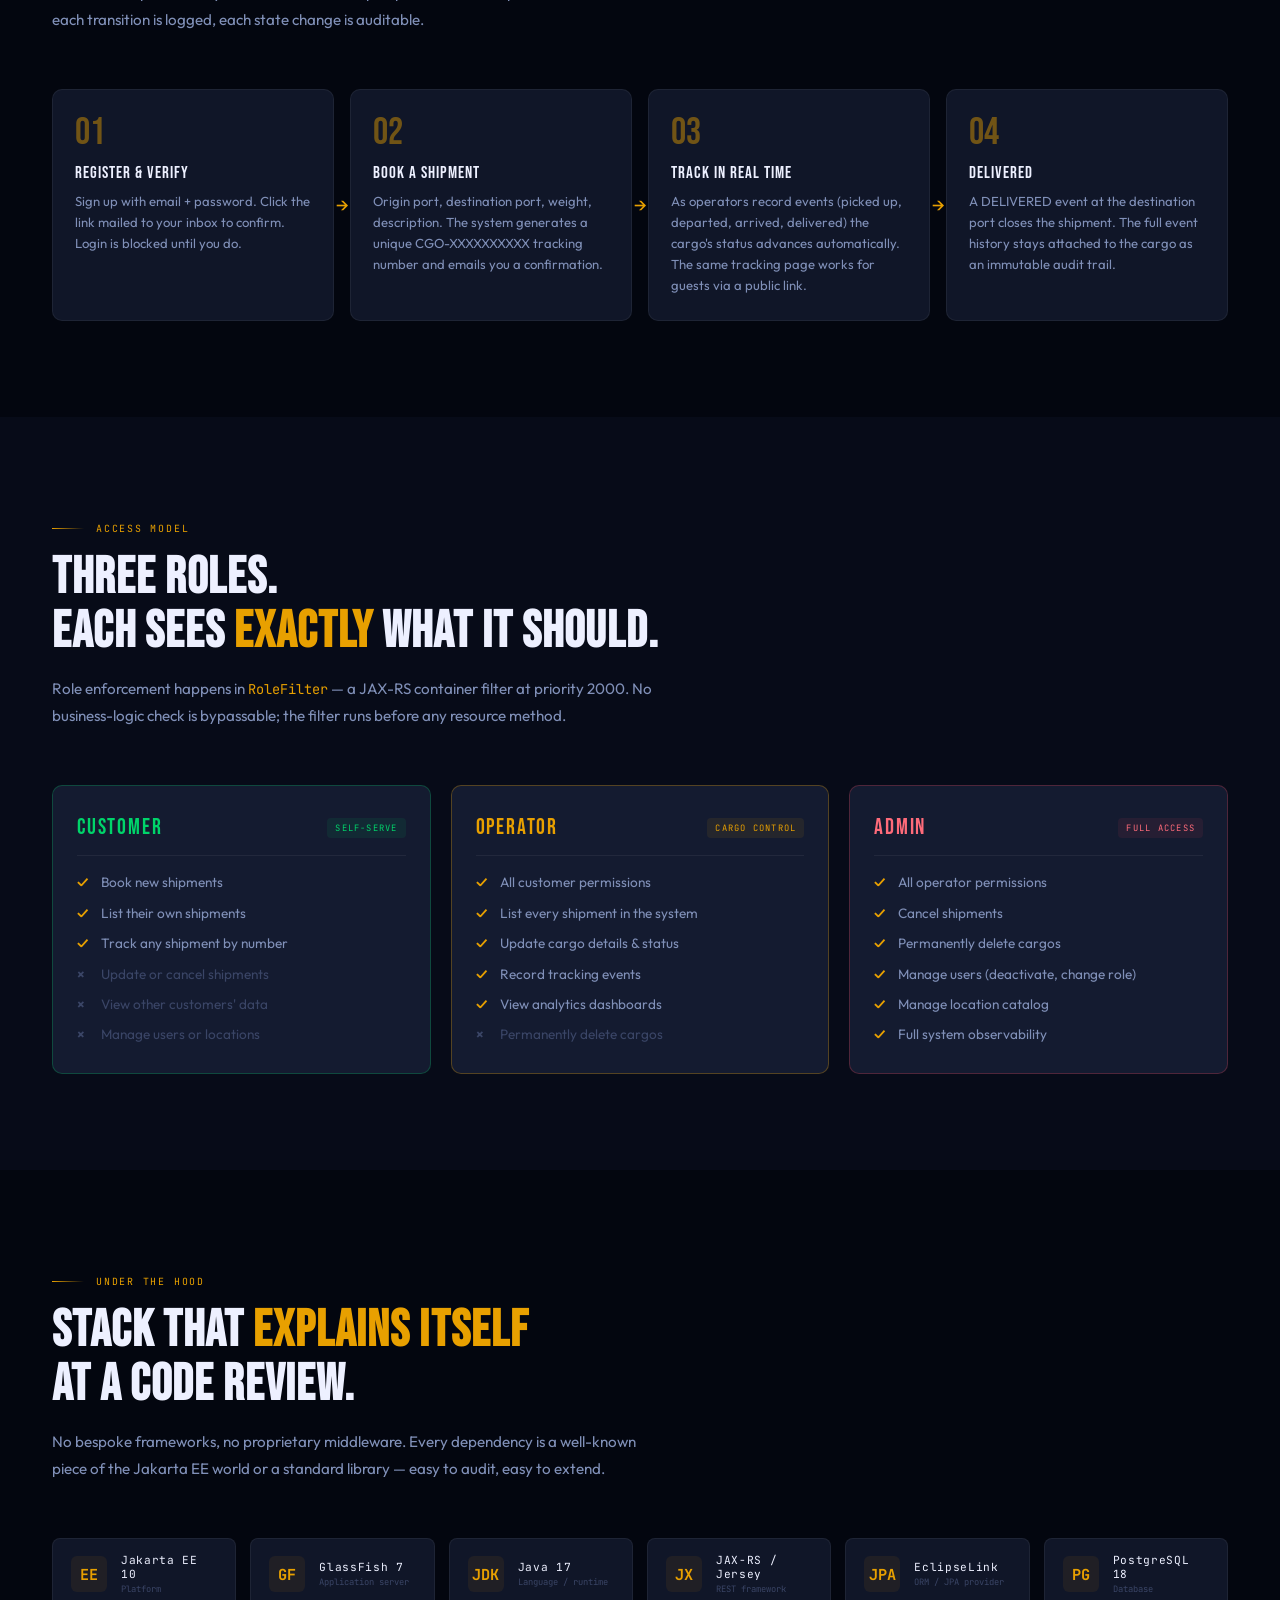
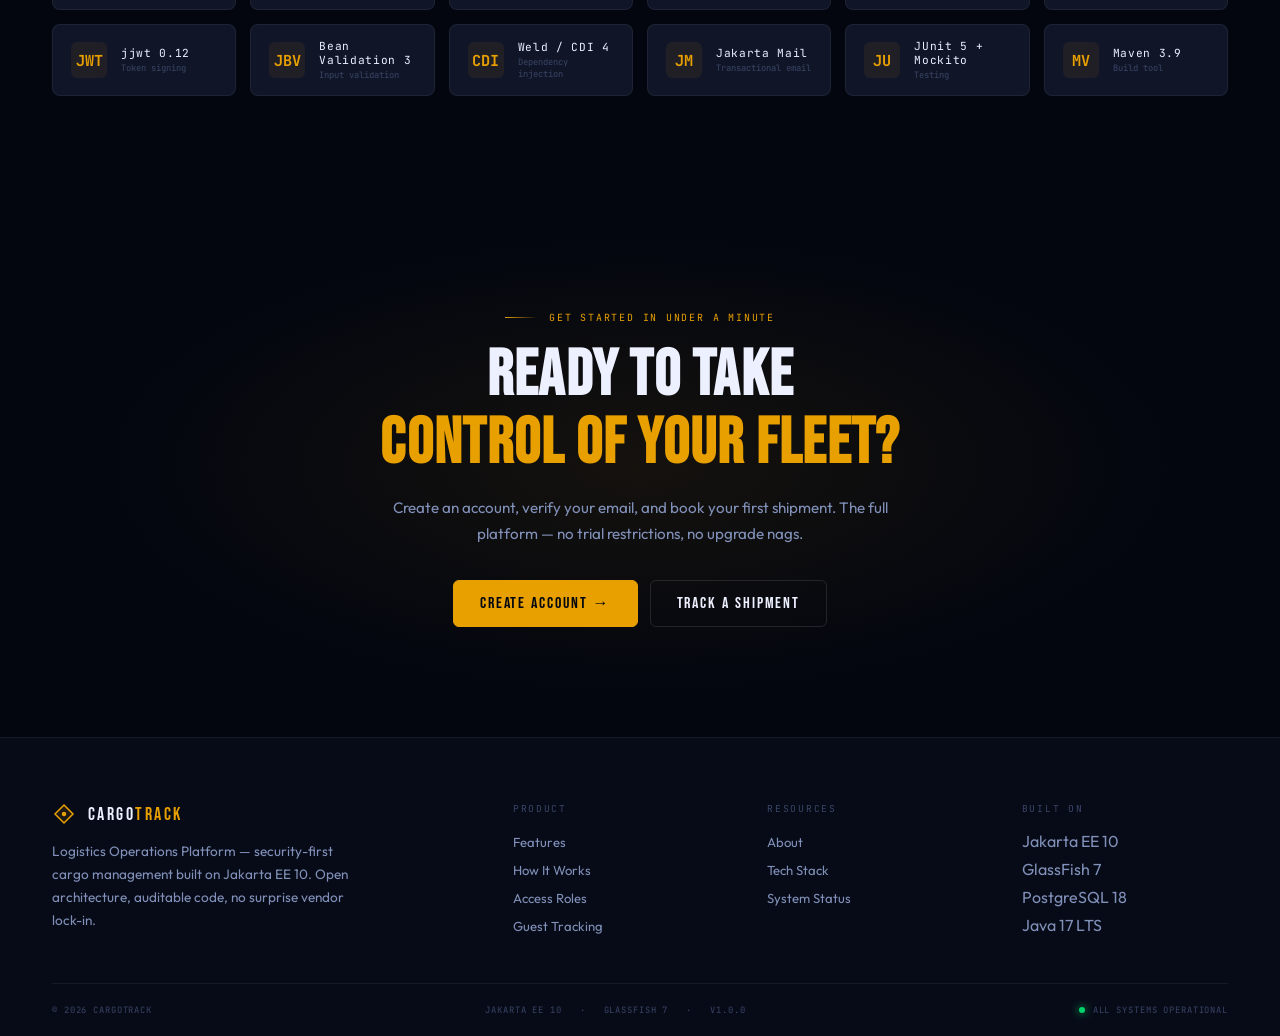
==== commit 27e5b028: "feat(ui): redesign landing page as a full multi-section product page The previous index.html was a o" ====
--- a/src/main/webapp/index.html
+++ b/src/main/webapp/index.html
@@ -4,9 +4,10 @@
     <meta charset="UTF-8">
     <meta name="viewport" content="width=device-width, initial-scale=1.0">
     <title>CargoTrack — Logistics Operations Platform</title>
+    <meta name="description" content="Real-time cargo tracking, role-based access, and end-to-end shipment management built on Jakarta EE 10 and PostgreSQL.">
     <link rel="preconnect" href="https://fonts.googleapis.com">
     <link rel="preconnect" href="https://fonts.gstatic.com" crossorigin>
-    <link href="https://fonts.googleapis.com/css2?family=Bebas+Neue&family=JetBrains+Mono:wght@300;400;500;700&family=Outfit:wght@300;400;500;600&display=swap" rel="stylesheet">
+    <link href="https://fonts.googleapis.com/css2?family=Bebas+Neue&family=JetBrains+Mono:wght@300;400;500;700&family=Outfit:wght@300;400;500;600;700&display=swap" rel="stylesheet">
     <style>
         *, *::before, *::after { box-sizing: border-box; margin: 0; padding: 0; }
 
@@ -34,96 +35,213 @@
             --font-body:   'Outfit', sans-serif;
             --ease-out:    cubic-bezier(0.16, 1, 0.3, 1);
             --ease-in-out: cubic-bezier(0.65, 0, 0.35, 1);
-        }
-
-        html, body { font-family: var(--font-body); background: var(--void); color: var(--text-1); }
-
-        .shell { display: grid; grid-template-rows: 1fr auto; min-height: 100vh; }
-        .brand { display: flex; align-items: center; gap: 12px; }
-        .brand-mark { width: 28px; height: 28px; position: relative; flex-shrink: 0; }
-        .brand-mark svg { width: 100%; height: 100%; }
-        .brand-name { font-family: var(--font-display); font-size: 1.4rem; letter-spacing: 0.12em; color: var(--text-1); }
-        .brand-name span { color: var(--gold); }
-        .status-pill { display: flex; align-items: center; gap: 8px; font-family: var(--font-mono); font-size: 0.58rem; letter-spacing: 0.12em; text-transform: uppercase; color: var(--green); }
-        .status-dot { width: 6px; height: 6px; border-radius: 50%; background: var(--green); box-shadow: 0 0 8px var(--green); animation: pulse-green 2.5s ease-in-out infinite; }
-        @keyframes pulse-green { 0%, 100% { opacity: 1; box-shadow: 0 0 8px var(--green); } 50% { opacity: 0.5; box-shadow: 0 0 3px var(--green); } }
-
-        .main { display: grid; grid-template-columns: 1fr 420px; }
-
-        /* HERO */
-        .hero-panel { background: var(--deep); position: relative; overflow: hidden; display: flex; flex-direction: column; justify-content: center; padding: 48px 64px; }
+            --nav-height:  60px;
+        }
+
+        html { scroll-behavior: smooth; scroll-padding-top: var(--nav-height); }
+        html, body { font-family: var(--font-body); background: var(--void); color: var(--text-1); overflow-x: hidden; }
+
+        /* ── REUSABLE BITS ─────────────────────────────────────────────── */
+        .container { max-width: 1240px; margin: 0 auto; padding: 0 32px; }
+        .eyebrow {
+            display: inline-flex; align-items: center; gap: 12px;
+            font-family: var(--font-mono); font-size: 0.62rem; letter-spacing: 0.18em;
+            text-transform: uppercase; color: var(--gold);
+        }
+        .eyebrow-bar { width: 32px; height: 1px; background: linear-gradient(90deg, var(--gold), transparent); }
+        .section-title {
+            font-family: var(--font-display); font-size: clamp(2.2rem, 4vw, 3.4rem);
+            line-height: 1.05; letter-spacing: 0.02em; margin: 16px 0 18px;
+        }
+        .section-title .accent { color: var(--gold); }
+        .section-lead { font-size: 0.95rem; line-height: 1.75; color: var(--text-2); max-width: 600px; }
+
+        /* ── TOP NAV ──────────────────────────────────────────────────── */
+        .topnav {
+            position: fixed; top: 0; left: 0; right: 0; height: var(--nav-height);
+            display: flex; align-items: center; justify-content: space-between;
+            padding: 0 32px;
+            background: rgba(3,6,15,0.78); backdrop-filter: saturate(140%) blur(12px);
+            border-bottom: 1px solid var(--border); z-index: 1000;
+            transition: background 0.25s, border-color 0.25s;
+        }
+        .topnav.scrolled { background: rgba(3,6,15,0.95); border-color: var(--border-hi); }
+        .nav-brand { display: flex; align-items: center; gap: 12px; cursor: pointer; user-select: none; }
+        .nav-brand-mark { width: 28px; height: 28px; }
+        .nav-brand-name {
+            font-family: var(--font-display); font-size: 1.2rem; letter-spacing: 0.14em; color: var(--text-1);
+        }
+        .nav-brand-name span { color: var(--gold); }
+        .nav-links { display: flex; gap: 4px; }
+        .nav-link {
+            font-family: var(--font-mono); font-size: 0.6rem; letter-spacing: 0.15em;
+            text-transform: uppercase; color: var(--text-2); text-decoration: none;
+            padding: 8px 14px; border-radius: 6px; transition: color 0.2s, background 0.2s;
+            position: relative;
+        }
+        .nav-link:hover { color: var(--text-1); background: var(--border); }
+        .nav-link.active { color: var(--gold); }
+        .nav-link.active::after {
+            content: ''; position: absolute; bottom: -1px; left: 14px; right: 14px; height: 1px; background: var(--gold);
+        }
+        .nav-cta {
+            display: inline-flex; align-items: center; gap: 8px;
+            font-family: var(--font-mono); font-size: 0.62rem; letter-spacing: 0.14em;
+            text-transform: uppercase; color: var(--gold); text-decoration: none;
+            border: 1px solid var(--border-gold); padding: 8px 16px; border-radius: 6px;
+            transition: background 0.2s, border-color 0.2s, color 0.2s;
+            background: var(--gold-soft);
+        }
+        .nav-cta:hover { background: var(--gold); color: var(--void); border-color: var(--gold); }
+        .nav-toggle { display: none; background: none; border: none; cursor: pointer; padding: 8px; color: var(--text-1); font-size: 1.4rem; }
+
+        /* ── HERO ─────────────────────────────────────────────────────── */
+        .hero { padding-top: var(--nav-height); display: grid; grid-template-columns: 1fr 420px; min-height: 100vh; }
+
+        .hero-panel {
+            background: var(--deep); position: relative; overflow: hidden;
+            display: flex; flex-direction: column; justify-content: center;
+            padding: 48px 64px;
+        }
         .world-grid { position: absolute; inset: 0; opacity: 0.4; }
         .world-grid svg { width: 100%; height: 100%; }
-        .hero-panel::before { content: ''; position: absolute; inset: 0; background: radial-gradient(ellipse 80% 80% at 35% 50%, transparent 20%, rgba(3,6,15,0.5) 60%, rgba(3,6,15,0.9) 100%); z-index: 1; pointer-events: none; }
-        .hero-panel::after { content: ''; position: absolute; bottom: -120px; left: -80px; width: 500px; height: 500px; border-radius: 50%; background: radial-gradient(circle, rgba(232,160,0,0.1) 0%, transparent 65%); z-index: 1; pointer-events: none; }
+        .hero-panel::before {
+            content: ''; position: absolute; inset: 0; z-index: 1; pointer-events: none;
+            background: radial-gradient(ellipse 80% 80% at 35% 50%, transparent 20%, rgba(3,6,15,0.5) 60%, rgba(3,6,15,0.9) 100%);
+        }
+        .hero-panel::after {
+            content: ''; position: absolute; bottom: -120px; left: -80px; width: 500px; height: 500px;
+            border-radius: 50%; z-index: 1; pointer-events: none;
+            background: radial-gradient(circle, rgba(232,160,0,0.1) 0%, transparent 65%);
+        }
         .hero-content { position: relative; z-index: 2; max-width: 560px; }
-        .hero-eyebrow { display: flex; align-items: center; gap: 12px; font-family: var(--font-mono); font-size: 0.62rem; letter-spacing: 0.18em; text-transform: uppercase; color: var(--gold); margin-bottom: 20px; animation: fade-up 0.6s var(--ease-out) 0.1s both; }
-        .eyebrow-bar { width: 32px; height: 1px; background: linear-gradient(90deg, var(--gold), transparent); }
-        .hero-heading { font-family: var(--font-display); font-size: clamp(3.2rem, 5vw, 5.5rem); line-height: 0.93; letter-spacing: 0.02em; color: var(--text-1); margin-bottom: 24px; animation: fade-up 0.6s var(--ease-out) 0.2s both; }
+        .hero-eyebrow { margin-bottom: 20px; animation: fade-up 0.6s var(--ease-out) 0.1s both; }
+        .hero-heading {
+            font-family: var(--font-display); font-size: clamp(3.2rem, 5vw, 5.5rem);
+            line-height: 0.93; letter-spacing: 0.02em; color: var(--text-1); margin-bottom: 24px;
+            animation: fade-up 0.6s var(--ease-out) 0.2s both;
+        }
         .hero-heading .accent { color: var(--gold); }
-        .hero-sub { font-size: 0.9rem; font-weight: 300; line-height: 1.8; color: var(--text-2); max-width: 440px; margin-bottom: 40px; animation: fade-up 0.6s var(--ease-out) 0.3s both; }
-        .stat-strip { display: flex; gap: 0; margin-bottom: 40px; border: 1px solid var(--border-hi); border-radius: 8px; overflow: hidden; animation: fade-up 0.6s var(--ease-out) 0.4s both; }
-        .stat-item { flex: 1; padding: 14px 18px; background: var(--raised); border-right: 1px solid var(--border); transition: background 0.2s; }
-        .stat-item:last-child { border-right: none; }
-        .stat-item:hover { background: var(--card); }
-        .stat-num { font-family: var(--font-display); font-size: 1.8rem; color: var(--gold); line-height: 1; margin-bottom: 4px; }
-        .stat-lbl { font-family: var(--font-mono); font-size: 0.52rem; letter-spacing: 0.12em; text-transform: uppercase; color: var(--text-3); }
+        .hero-sub {
+            font-size: 0.95rem; font-weight: 300; line-height: 1.8; color: var(--text-2);
+            max-width: 460px; margin-bottom: 40px;
+            animation: fade-up 0.6s var(--ease-out) 0.3s both;
+        }
         .feature-tags { display: flex; flex-wrap: wrap; gap: 8px; animation: fade-up 0.6s var(--ease-out) 0.5s both; }
-        .tag { display: flex; align-items: center; gap: 7px; background: var(--gold-soft); border: 1px solid var(--border-gold); border-radius: 4px; padding: 6px 13px; font-family: var(--font-mono); font-size: 0.58rem; letter-spacing: 0.1em; text-transform: uppercase; color: var(--text-2); transition: border-color 0.2s, color 0.2s, background 0.2s; }
+        .tag {
+            display: inline-flex; align-items: center; gap: 7px;
+            background: var(--gold-soft); border: 1px solid var(--border-gold); border-radius: 4px;
+            padding: 6px 13px;
+            font-family: var(--font-mono); font-size: 0.58rem; letter-spacing: 0.1em;
+            text-transform: uppercase; color: var(--text-2);
+            transition: border-color 0.2s, color 0.2s, background 0.2s;
+        }
         .tag:hover { border-color: var(--gold); color: var(--gold); background: rgba(232,160,0,0.1); }
         .tag-dot { width: 4px; height: 4px; border-radius: 50%; background: var(--gold); flex-shrink: 0; }
-        .access-levels { margin-top: 36px; animation: fade-up 0.6s var(--ease-out) 0.6s both; }
-        .access-label { font-family: var(--font-mono); font-size: 0.55rem; letter-spacing: 0.15em; text-transform: uppercase; color: var(--text-3); margin-bottom: 12px; }
-        .access-cards { display: flex; gap: 10px; }
-        .access-card { flex: 1; padding: 12px 14px; border-radius: 6px; border: 1px solid; transition: transform 0.2s; }
-        .access-card:hover { transform: translateY(-2px); }
-        .access-card.admin { background: rgba(255,71,87,0.07); border-color: rgba(255,71,87,0.2); }
-        .access-card.operator { background: rgba(232,160,0,0.07); border-color: rgba(232,160,0,0.2); }
-        .access-card.customer { background: rgba(0,212,106,0.07); border-color: rgba(0,212,106,0.2); }
-        .access-role { font-family: var(--font-mono); font-size: 0.62rem; letter-spacing: 0.1em; text-transform: uppercase; font-weight: 700; margin-bottom: 4px; }
-        .access-card.admin    .access-role { color: #FF6B7A; }
-        .access-card.operator .access-role { color: var(--gold); }
-        .access-card.customer .access-role { color: var(--green); }
-        .access-desc { font-family: var(--font-mono); font-size: 0.52rem; letter-spacing: 0.06em; color: var(--text-3); line-height: 1.5; }
-
-        /* FORM PANEL */
-        .form-panel { background: var(--panel); border-left: 1px solid var(--border); display: flex; flex-direction: column; padding: 44px 40px 36px; overflow-y: auto; position: relative; min-height: 100vh; }
-        .form-panel::before { content: ''; position: absolute; top: 0; right: 0; width: 100px; height: 3px; background: linear-gradient(90deg, transparent, var(--gold)); }
-        .form-panel::after  { content: ''; position: absolute; top: 0; right: 0; width: 3px; height: 100px; background: linear-gradient(180deg, var(--gold), transparent); }
-        .form-header { margin-bottom: 28px; }
-        .form-kicker { font-family: var(--font-mono); font-size: 0.58rem; letter-spacing: 0.18em; text-transform: uppercase; color: var(--gold); margin-bottom: 8px; display: flex; align-items: center; gap: 8px; }
+
+        .hero-scroll-cue {
+            position: absolute; bottom: 24px; left: 64px; z-index: 2;
+            display: flex; align-items: center; gap: 12px;
+            font-family: var(--font-mono); font-size: 0.55rem; letter-spacing: 0.18em;
+            text-transform: uppercase; color: var(--text-3);
+            animation: fade-up 0.6s var(--ease-out) 1s both;
+        }
+        .scroll-line { width: 1px; height: 28px; background: linear-gradient(180deg, transparent, var(--text-3)); }
+        .hero-scroll-cue::after { content: '↓'; color: var(--gold); animation: scroll-bob 2s ease-in-out infinite; }
+        @keyframes scroll-bob { 0%, 100% { transform: translateY(0); } 50% { transform: translateY(4px); } }
+
+        /* ── FORM PANEL (preserved from previous design) ───────────── */
+        .form-panel {
+            background: var(--panel); border-left: 1px solid var(--border);
+            display: flex; flex-direction: column; padding: 32px 40px 28px;
+            overflow-y: auto; position: relative;
+        }
+        .form-panel::before {
+            content: ''; position: absolute; top: 0; right: 0;
+            width: 100px; height: 3px; background: linear-gradient(90deg, transparent, var(--gold));
+        }
+        .form-panel::after {
+            content: ''; position: absolute; top: 0; right: 0;
+            width: 3px; height: 100px; background: linear-gradient(180deg, var(--gold), transparent);
+        }
+        .form-header { margin-bottom: 24px; }
+        .form-kicker {
+            font-family: var(--font-mono); font-size: 0.58rem; letter-spacing: 0.18em;
+            text-transform: uppercase; color: var(--gold); margin-bottom: 8px;
+            display: flex; align-items: center; gap: 8px;
+        }
         .form-kicker::before { content: ''; display: inline-block; width: 16px; height: 1px; background: var(--gold); }
-        .form-title { font-family: var(--font-display); font-size: 2.2rem; letter-spacing: 0.04em; color: var(--text-1); line-height: 1; margin-bottom: 4px; }
-        .form-subtitle { font-family: var(--font-mono); font-size: 0.6rem; letter-spacing: 0.1em; text-transform: uppercase; color: var(--text-3); }
-
-        .tabs { display: flex; background: var(--deep); border: 1px solid var(--border-hi); border-radius: 6px; padding: 3px; gap: 3px; margin-bottom: 28px; }
-        .tab { flex: 1; text-align: center; font-family: var(--font-mono); font-size: 0.6rem; letter-spacing: 0.12em; text-transform: uppercase; color: var(--text-3); padding: 9px 0; border-radius: 4px; cursor: pointer; transition: background 0.2s, color 0.2s; user-select: none; }
+        .form-title {
+            font-family: var(--font-display); font-size: 2rem; letter-spacing: 0.04em;
+            color: var(--text-1); line-height: 1; margin-bottom: 4px;
+        }
+        .form-subtitle {
+            font-family: var(--font-mono); font-size: 0.6rem; letter-spacing: 0.1em;
+            text-transform: uppercase; color: var(--text-3);
+        }
+
+        .tabs {
+            display: flex; background: var(--deep);
+            border: 1px solid var(--border-hi); border-radius: 6px; padding: 3px; gap: 3px;
+            margin-bottom: 24px;
+        }
+        .tab {
+            flex: 1; text-align: center;
+            font-family: var(--font-mono); font-size: 0.6rem; letter-spacing: 0.12em;
+            text-transform: uppercase; color: var(--text-3);
+            padding: 9px 0; border-radius: 4px; cursor: pointer;
+            transition: background 0.2s, color 0.2s; user-select: none;
+        }
         .tab:hover { color: var(--text-2); }
         .tab.active { background: var(--card); color: var(--gold); box-shadow: inset 0 1px 0 var(--border-gold); }
 
         #alert-box { min-height: 0; }
-        .alert { display: flex; gap: 10px; align-items: flex-start; padding: 11px 14px; border-radius: 6px; margin-bottom: 18px; font-family: var(--font-mono); font-size: 0.68rem; letter-spacing: 0.04em; line-height: 1.5; animation: alert-in 0.3s var(--ease-out) both; }
+        .alert {
+            display: flex; gap: 10px; align-items: flex-start;
+            padding: 11px 14px; border-radius: 6px; margin-bottom: 16px;
+            font-family: var(--font-mono); font-size: 0.68rem; letter-spacing: 0.04em; line-height: 1.5;
+            animation: alert-in 0.3s var(--ease-out) both;
+        }
         @keyframes alert-in { from { opacity: 0; transform: translateY(-6px); } to { opacity: 1; transform: translateY(0); } }
-        .alert-error   { background: rgba(255,71,87,0.08);  border: 1px solid rgba(255,71,87,0.25);  color: #FF8F9A; }
-        .alert-success { background: rgba(0,212,106,0.08);  border: 1px solid rgba(0,212,106,0.25);  color: #4DFFA0; }
+        .alert-error   { background: rgba(255,71,87,0.08); border: 1px solid rgba(255,71,87,0.25); color: #FF8F9A; }
+        .alert-success { background: rgba(0,212,106,0.08); border: 1px solid rgba(0,212,106,0.25); color: #4DFFA0; }
 
         .panel { display: none; }
         .panel.active { display: block; }
 
-        .form-group  { margin-bottom: 16px; }
-        .form-row    { display: grid; grid-template-columns: 1fr 1fr; gap: 12px; }
-        .form-label  { display: block; font-family: var(--font-mono); font-size: 0.56rem; letter-spacing: 0.14em; text-transform: uppercase; color: var(--text-3); margin-bottom: 7px; transition: color 0.2s; }
+        .form-group { margin-bottom: 14px; }
+        .form-row { display: grid; grid-template-columns: 1fr 1fr; gap: 12px; }
+        .form-label {
+            display: block; font-family: var(--font-mono); font-size: 0.56rem; letter-spacing: 0.14em;
+            text-transform: uppercase; color: var(--text-3); margin-bottom: 7px; transition: color 0.2s;
+        }
         .form-group:focus-within .form-label { color: var(--gold); }
-        .form-control { width: 100%; background: var(--deep); border: 1px solid var(--border-hi); border-radius: 6px; color: var(--text-1); padding: 11px 14px; font-size: 0.875rem; font-family: var(--font-body); outline: none; transition: border-color 0.2s, box-shadow 0.2s, background 0.2s; caret-color: var(--gold); }
+        .form-control {
+            width: 100%; background: var(--deep);
+            border: 1px solid var(--border-hi); border-radius: 6px;
+            color: var(--text-1); padding: 11px 14px; font-size: 0.875rem; font-family: var(--font-body);
+            outline: none; caret-color: var(--gold);
+            transition: border-color 0.2s, box-shadow 0.2s, background 0.2s;
+        }
         .form-control::placeholder { color: var(--text-3); }
         .form-control:focus { border-color: var(--gold); box-shadow: 0 0 0 3px var(--gold-glow); background: rgba(3,6,15,0.8); }
         .form-control.input-error { border-color: var(--red) !important; box-shadow: 0 0 0 3px rgba(255,71,87,0.15) !important; }
         .form-hint { font-family: var(--font-mono); font-size: 0.54rem; color: var(--text-3); margin-top: 5px; letter-spacing: 0.06em; }
         .form-hint.hint-error { color: #FF6B7A; }
-        .form-hint.hint-ok    { color: var(--green); }
-
-        .btn-submit { display: flex; align-items: center; justify-content: center; gap: 10px; width: 100%; padding: 13px 20px; margin-top: 10px; background: var(--gold); color: #050810; border: none; border-radius: 6px; font-family: var(--font-display); font-size: 1rem; letter-spacing: 0.12em; cursor: pointer; position: relative; overflow: hidden; transition: background 0.2s, transform 0.15s, box-shadow 0.2s; }
-        .btn-submit::before { content: ''; position: absolute; inset: 0; background: linear-gradient(135deg, rgba(255,255,255,0.15) 0%, transparent 60%); pointer-events: none; }
+        .form-hint.hint-ok { color: var(--green); }
+
+        .btn-submit {
+            display: flex; align-items: center; justify-content: center; gap: 10px;
+            width: 100%; padding: 13px 20px; margin-top: 10px;
+            background: var(--gold); color: #050810; border: none; border-radius: 6px;
+            font-family: var(--font-display); font-size: 1rem; letter-spacing: 0.12em;
+            cursor: pointer; position: relative; overflow: hidden;
+            transition: background 0.2s, transform 0.15s, box-shadow 0.2s;
+        }
+        .btn-submit::before {
+            content: ''; position: absolute; inset: 0; pointer-events: none;
+            background: linear-gradient(135deg, rgba(255,255,255,0.15) 0%, transparent 60%);
+        }
         .btn-submit:hover { background: var(--gold-bright); box-shadow: 0 6px 24px rgba(232,160,0,0.35); transform: translateY(-1px); }
         .btn-submit:active { transform: none; box-shadow: none; }
         .btn-submit:disabled { opacity: 0.45; cursor: not-allowed; transform: none; box-shadow: none; }
@@ -132,281 +250,851 @@
 
         .forgot-link {
             display: block; text-align: center; font-family: var(--font-mono); font-size: 0.58rem;
-            letter-spacing: 0.1em; color: var(--text-3); margin-top: 12px; cursor: pointer;
+            letter-spacing: 0.1em; color: var(--text-3); margin-top: 10px; cursor: pointer;
             transition: color 0.2s; background: none; border: none; width: 100%; padding: 4px 0;
         }
         .forgot-link:hover { color: var(--gold); }
 
         .back-link {
-            display: inline-flex; align-items: center; gap: 6px; font-family: var(--font-mono);
-            font-size: 0.58rem; letter-spacing: 0.1em; text-transform: uppercase; color: var(--text-3);
-            cursor: pointer; background: none; border: none; padding: 0; margin-bottom: 20px; transition: color 0.2s;
+            display: inline-flex; align-items: center; gap: 6px;
+            font-family: var(--font-mono); font-size: 0.58rem; letter-spacing: 0.1em;
+            text-transform: uppercase; color: var(--text-3); cursor: pointer;
+            background: none; border: none; padding: 0; margin-bottom: 18px; transition: color 0.2s;
         }
         .back-link:hover { color: var(--gold); }
         .back-link::before { content: '←'; font-size: 0.8rem; }
 
-        .guest-track { margin-top: 20px; text-align: center; padding: 14px; background: var(--deep); border: 1px solid var(--border); border-radius: 6px; font-family: var(--font-mono); font-size: 0.6rem; letter-spacing: 0.08em; color: var(--text-3); transition: border-color 0.2s; }
+        .guest-track {
+            margin-top: 18px; text-align: center; padding: 12px;
+            background: var(--deep); border: 1px solid var(--border); border-radius: 6px;
+            font-family: var(--font-mono); font-size: 0.6rem; letter-spacing: 0.08em; color: var(--text-3);
+            transition: border-color 0.2s;
+        }
         .guest-track:hover { border-color: var(--border-hi); }
         .guest-track a { color: var(--gold); text-decoration: none; font-weight: 500; transition: opacity 0.2s; }
         .guest-track a:hover { opacity: 0.75; }
 
-        .form-footer { margin-top: auto; padding-top: 28px; display: flex; align-items: center; justify-content: space-between; font-family: var(--font-mono); font-size: 0.52rem; letter-spacing: 0.08em; color: var(--text-3); }
-        .footer-status { display: flex; align-items: center; gap: 6px; }
-        .footer-dot { width: 5px; height: 5px; border-radius: 50%; background: var(--green); box-shadow: 0 0 6px var(--green); }
-
-        /* BOTTOM BAR */
-        .bottombar { height: 36px; display: flex; align-items: center; justify-content: space-between; padding: 0 48px; background: var(--deep); border-top: 1px solid var(--border); font-family: var(--font-mono); font-size: 0.5rem; letter-spacing: 0.1em; text-transform: uppercase; color: var(--text-3); flex-shrink: 0; }
-        .bottombar-center { display: flex; gap: 24px; }
-        .bottombar-center span { color: var(--text-3); }
-        .bottombar-center span + span::before { content: '·'; margin-right: 24px; color: var(--text-3); }
-
-        /* ANIMATIONS */
+        /* ── STATS STRIP (BETWEEN HERO AND ABOUT) ──────────────────── */
+        .stats-strip {
+            display: grid; grid-template-columns: repeat(4, 1fr);
+            background: var(--deep); border-top: 1px solid var(--border-hi); border-bottom: 1px solid var(--border-hi);
+        }
+        .stat-cell {
+            padding: 28px 24px; text-align: center;
+            border-right: 1px solid var(--border);
+            transition: background 0.25s;
+        }
+        .stat-cell:last-child { border-right: none; }
+        .stat-cell:hover { background: var(--raised); }
+        .stat-num {
+            font-family: var(--font-display); font-size: 2.6rem; color: var(--gold); line-height: 1; margin-bottom: 6px;
+        }
+        .stat-lbl {
+            font-family: var(--font-mono); font-size: 0.58rem; letter-spacing: 0.14em;
+            text-transform: uppercase; color: var(--text-3);
+        }
+
+        /* ── GENERIC SECTION ──────────────────────────────────────────── */
+        .section { padding: 96px 0; position: relative; }
+        .section.alt { background: var(--deep); }
+
+        /* ── ABOUT ────────────────────────────────────────────────────── */
+        .about-grid {
+            display: grid; grid-template-columns: 1.1fr 1fr; gap: 64px; align-items: start; margin-top: 56px;
+        }
+        .about-pillars { display: grid; gap: 16px; }
+        .pillar {
+            background: var(--card); border: 1px solid var(--border);
+            border-radius: 10px; padding: 20px 22px;
+            display: grid; grid-template-columns: 36px 1fr; gap: 16px; align-items: start;
+            transition: border-color 0.25s, transform 0.25s;
+        }
+        .pillar:hover { border-color: var(--border-gold); transform: translateY(-2px); }
+        .pillar-icon {
+            width: 36px; height: 36px; border-radius: 8px;
+            background: var(--gold-soft); border: 1px solid var(--border-gold);
+            display: flex; align-items: center; justify-content: center;
+            color: var(--gold); font-size: 1rem;
+        }
+        .pillar-title {
+            font-family: var(--font-display); font-size: 1.05rem; letter-spacing: 0.06em; margin-bottom: 4px; color: var(--text-1);
+        }
+        .pillar-text { font-size: 0.85rem; line-height: 1.6; color: var(--text-2); }
+
+        /* ── FEATURES ─────────────────────────────────────────────────── */
+        .features-grid {
+            display: grid; grid-template-columns: repeat(3, 1fr); gap: 20px; margin-top: 56px;
+        }
+        .feature-card {
+            background: var(--card); border: 1px solid var(--border); border-radius: 10px;
+            padding: 28px 24px; position: relative; overflow: hidden;
+            transition: border-color 0.3s, transform 0.3s;
+        }
+        .feature-card::before {
+            content: ''; position: absolute; top: 0; right: 0; width: 60px; height: 1px;
+            background: linear-gradient(90deg, transparent, var(--gold)); transform: translateX(60px);
+            transition: transform 0.3s;
+        }
+        .feature-card:hover { border-color: var(--border-gold); transform: translateY(-4px); }
+        .feature-card:hover::before { transform: translateX(0); }
+        .feature-icon {
+            width: 44px; height: 44px; border-radius: 10px;
+            background: var(--gold-soft); border: 1px solid var(--border-gold);
+            display: flex; align-items: center; justify-content: center;
+            color: var(--gold); font-size: 1.2rem; margin-bottom: 18px;
+        }
+        .feature-title {
+            font-family: var(--font-display); font-size: 1.1rem; letter-spacing: 0.06em;
+            color: var(--text-1); margin-bottom: 8px;
+        }
+        .feature-text { font-size: 0.85rem; line-height: 1.6; color: var(--text-2); margin-bottom: 14px; }
+        .feature-meta {
+            font-family: var(--font-mono); font-size: 0.55rem; letter-spacing: 0.12em;
+            text-transform: uppercase; color: var(--gold);
+            display: inline-flex; align-items: center; gap: 8px;
+        }
+        .feature-meta::before { content: '//'; opacity: 0.6; }
+
+        /* ── HOW IT WORKS ────────────────────────────────────────────── */
+        .steps-flow {
+            display: grid; grid-template-columns: repeat(4, 1fr); gap: 16px; margin-top: 56px;
+            position: relative;
+        }
+        .step-card {
+            background: var(--raised); border: 1px solid var(--border); border-radius: 10px;
+            padding: 24px 22px; position: relative;
+            transition: border-color 0.25s, transform 0.25s;
+        }
+        .step-card:hover { border-color: var(--border-gold); transform: translateY(-3px); }
+        .step-num {
+            font-family: var(--font-display); font-size: 2.4rem; color: var(--gold);
+            line-height: 1; opacity: 0.45; margin-bottom: 10px;
+        }
+        .step-title {
+            font-family: var(--font-display); font-size: 1.05rem; letter-spacing: 0.06em;
+            color: var(--text-1); margin-bottom: 8px;
+        }
+        .step-text { font-size: 0.82rem; line-height: 1.6; color: var(--text-2); }
+        .step-arrow {
+            position: absolute; top: 50%; right: -16px; transform: translateY(-50%);
+            color: var(--gold); font-size: 1.2rem; pointer-events: none; user-select: none;
+        }
+
+        /* ── ROLES ────────────────────────────────────────────────────── */
+        .roles-grid {
+            display: grid; grid-template-columns: repeat(3, 1fr); gap: 20px; margin-top: 56px;
+        }
+        .role-card {
+            background: var(--card); border: 1px solid; border-radius: 10px; padding: 28px 24px;
+            transition: transform 0.25s, box-shadow 0.25s;
+        }
+        .role-card:hover { transform: translateY(-4px); }
+        .role-card.admin    { border-color: rgba(255,71,87,0.25); }
+        .role-card.operator { border-color: rgba(232,160,0,0.30); }
+        .role-card.customer { border-color: rgba(0,212,106,0.25); }
+        .role-card.admin:hover    { box-shadow: 0 12px 40px rgba(255,71,87,0.12); }
+        .role-card.operator:hover { box-shadow: 0 12px 40px rgba(232,160,0,0.12); }
+        .role-card.customer:hover { box-shadow: 0 12px 40px rgba(0,212,106,0.12); }
+
+        .role-header {
+            display: flex; align-items: center; justify-content: space-between;
+            padding-bottom: 14px; margin-bottom: 16px; border-bottom: 1px solid var(--border);
+        }
+        .role-name {
+            font-family: var(--font-display); font-size: 1.4rem; letter-spacing: 0.08em;
+        }
+        .role-card.admin    .role-name { color: #FF6B7A; }
+        .role-card.operator .role-name { color: var(--gold); }
+        .role-card.customer .role-name { color: var(--green); }
+        .role-badge {
+            font-family: var(--font-mono); font-size: 0.55rem; letter-spacing: 0.14em;
+            text-transform: uppercase; padding: 4px 8px; border-radius: 4px;
+        }
+        .role-card.admin    .role-badge { color: #FF6B7A; background: rgba(255,71,87,0.08); }
+        .role-card.operator .role-badge { color: var(--gold);  background: rgba(232,160,0,0.08); }
+        .role-card.customer .role-badge { color: var(--green); background: rgba(0,212,106,0.08); }
+        .role-list { list-style: none; display: grid; gap: 10px; }
+        .role-list li {
+            display: grid; grid-template-columns: 14px 1fr; gap: 10px; align-items: start;
+            font-size: 0.85rem; color: var(--text-2); line-height: 1.5;
+        }
+        .role-list li::before {
+            content: '✓'; color: var(--gold); font-weight: 700;
+        }
+        .role-list li.deny { color: var(--text-3); }
+        .role-list li.deny::before { content: '×'; color: var(--text-3); }
+
+        /* ── TECH STACK ──────────────────────────────────────────────── */
+        .tech-grid {
+            display: grid; grid-template-columns: repeat(auto-fill, minmax(180px, 1fr));
+            gap: 14px; margin-top: 56px;
+        }
+        .tech-pill {
+            background: var(--raised); border: 1px solid var(--border); border-radius: 8px;
+            padding: 14px 18px;
+            display: grid; grid-template-columns: 36px 1fr; gap: 14px; align-items: center;
+            transition: border-color 0.2s, background 0.2s;
+        }
+        .tech-pill:hover { border-color: var(--border-gold); background: var(--card); }
+        .tech-icon {
+            width: 36px; height: 36px; border-radius: 6px;
+            display: flex; align-items: center; justify-content: center;
+            background: var(--gold-soft); color: var(--gold); font-size: 0.95rem;
+            font-family: var(--font-mono); font-weight: 700;
+        }
+        .tech-name { font-family: var(--font-mono); font-size: 0.7rem; letter-spacing: 0.06em; color: var(--text-1); }
+        .tech-role { font-family: var(--font-mono); font-size: 0.55rem; color: var(--text-3); margin-top: 2px; }
+
+        /* ── CTA SECTION ─────────────────────────────────────────────── */
+        .cta-section { padding: 110px 0; text-align: center; position: relative; overflow: hidden; }
+        .cta-section::before {
+            content: ''; position: absolute; inset: 0;
+            background: radial-gradient(ellipse 60% 60% at 50% 50%, rgba(232,160,0,0.08), transparent 70%);
+            pointer-events: none;
+        }
+        .cta-eyebrow { margin-bottom: 18px; }
+        .cta-title {
+            font-family: var(--font-display); font-size: clamp(2.4rem, 5vw, 4rem);
+            line-height: 1.05; letter-spacing: 0.02em; margin: 0 auto 18px; max-width: 720px;
+        }
+        .cta-title .accent { color: var(--gold); }
+        .cta-text {
+            font-size: 0.95rem; line-height: 1.75; color: var(--text-2);
+            max-width: 540px; margin: 0 auto 32px;
+        }
+        .cta-buttons { display: inline-flex; flex-wrap: wrap; gap: 12px; justify-content: center; }
+        .btn-primary, .btn-ghost {
+            display: inline-flex; align-items: center; gap: 10px;
+            padding: 13px 26px; border-radius: 6px;
+            font-family: var(--font-display); font-size: 1rem; letter-spacing: 0.12em;
+            text-decoration: none; cursor: pointer; transition: all 0.2s;
+        }
+        .btn-primary { background: var(--gold); color: #050810; border: 1px solid var(--gold); }
+        .btn-primary:hover { background: var(--gold-bright); transform: translateY(-1px); box-shadow: 0 6px 24px rgba(232,160,0,0.35); }
+        .btn-ghost { background: transparent; color: var(--text-1); border: 1px solid var(--border-hi); }
+        .btn-ghost:hover { border-color: var(--gold); color: var(--gold); }
+
+        /* ── FOOTER ──────────────────────────────────────────────────── */
+        .site-footer {
+            background: var(--deep); border-top: 1px solid var(--border);
+            padding: 64px 0 0;
+        }
+        .footer-grid {
+            display: grid; grid-template-columns: 2fr 1fr 1fr 1fr; gap: 48px; margin-bottom: 48px;
+        }
+        .footer-col-title {
+            font-family: var(--font-mono); font-size: 0.6rem; letter-spacing: 0.18em;
+            text-transform: uppercase; color: var(--text-3); margin-bottom: 16px;
+        }
+        .footer-brand-tag { font-size: 0.85rem; color: var(--text-2); line-height: 1.7; max-width: 320px; margin-top: 14px; }
+        .footer-links { list-style: none; display: grid; gap: 8px; }
+        .footer-links a {
+            font-size: 0.82rem; color: var(--text-2); text-decoration: none; transition: color 0.2s;
+        }
+        .footer-links a:hover { color: var(--gold); }
+        .footer-bottombar {
+            display: flex; align-items: center; justify-content: space-between;
+            padding: 20px 0;
+            border-top: 1px solid var(--border);
+            font-family: var(--font-mono); font-size: 0.55rem; letter-spacing: 0.1em;
+            text-transform: uppercase; color: var(--text-3);
+        }
+        .footer-status { display: flex; align-items: center; gap: 8px; }
+        .footer-dot { width: 6px; height: 6px; border-radius: 50%; background: var(--green); box-shadow: 0 0 8px var(--green); }
+        .footer-techline { display: flex; gap: 18px; }
+        .footer-techline span + span::before { content: '·'; margin-right: 18px; color: var(--text-3); }
+
+        /* ── ANIMATIONS / SCROLL REVEAL ─────────────────────────────── */
         @keyframes fade-up { from { opacity: 0; transform: translateY(16px); } to { opacity: 1; transform: translateY(0); } }
         @keyframes draw-line { from { stroke-dashoffset: 600; } to { stroke-dashoffset: 0; } }
+        @keyframes grid-pulse { 0%, 100% { opacity: 0.15; } 50% { opacity: 0.35; } }
         .route-path { stroke-dasharray: 600; stroke-dashoffset: 600; animation: draw-line 3s var(--ease-out) 0.8s forwards; }
         .grid-line { animation: grid-pulse 4s ease-in-out infinite; }
-        @keyframes grid-pulse { 0%, 100% { opacity: 0.15; } 50% { opacity: 0.35; } }
+
+        /* IntersectionObserver-driven reveal class. Default state = hidden. */
+        .reveal { opacity: 0; transform: translateY(24px); transition: opacity 0.7s var(--ease-out), transform 0.7s var(--ease-out); }
+        .reveal.in-view { opacity: 1; transform: translateY(0); }
+        .reveal.delay-1 { transition-delay: 0.08s; }
+        .reveal.delay-2 { transition-delay: 0.16s; }
+        .reveal.delay-3 { transition-delay: 0.24s; }
+        .reveal.delay-4 { transition-delay: 0.32s; }
+        .reveal.delay-5 { transition-delay: 0.40s; }
+        .reveal.delay-6 { transition-delay: 0.48s; }
+
+        /* ── RESPONSIVE ──────────────────────────────────────────────── */
+        @media (max-width: 1080px) {
+            .features-grid, .roles-grid { grid-template-columns: repeat(2, 1fr); }
+            .steps-flow { grid-template-columns: repeat(2, 1fr); }
+            .step-arrow { display: none; }
+            .footer-grid { grid-template-columns: 1fr 1fr; }
+        }
 
         @media (max-width: 900px) {
-            html, body { overflow: auto; }
-            .shell { height: auto; }
-            .main { grid-template-columns: 1fr; }
-            .hero-panel { padding: 40px 28px; min-height: 420px; }
-            .form-panel { padding: 36px 24px; }
-            .bottombar { padding: 0 24px; }
-            .hero-heading { font-size: 3rem; }
-            .access-cards { flex-direction: column; }
+            html, body { overflow-x: hidden; }
+            .hero { grid-template-columns: 1fr; min-height: auto; }
+            .hero-panel { padding: 80px 28px 40px; min-height: 480px; }
+            .form-panel { padding: 32px 24px; }
+            .hero-scroll-cue { display: none; }
+
+            .nav-links { display: none; }
+            .nav-toggle { display: block; }
+            .nav-links.open {
+                display: flex; flex-direction: column; gap: 0;
+                position: absolute; top: var(--nav-height); left: 0; right: 0;
+                background: var(--deep); border-bottom: 1px solid var(--border-hi);
+                padding: 12px 24px;
+            }
+            .nav-links.open .nav-link { padding: 12px 4px; border-bottom: 1px solid var(--border); }
+            .nav-links.open .nav-link:last-child { border-bottom: none; }
+
+            .stats-strip { grid-template-columns: repeat(2, 1fr); }
+            .stat-cell:nth-child(2) { border-right: none; }
+            .stat-cell:nth-child(odd) { border-right: 1px solid var(--border); }
+            .stat-cell:nth-child(1), .stat-cell:nth-child(2) { border-bottom: 1px solid var(--border); }
+
+            .about-grid, .features-grid, .roles-grid, .footer-grid { grid-template-columns: 1fr; gap: 20px; }
+            .steps-flow { grid-template-columns: 1fr; }
+            .section { padding: 64px 0; }
         }
     </style>
 </head>
 <body>
-<div class="shell">
-  <div class="main">
-
-    <!-- LEFT: HERO -->
+
+<!-- ── TOP NAV ───────────────────────────────────────────────────── -->
+<nav class="topnav" id="topnav">
+    <a href="#home" class="nav-brand">
+        <svg class="nav-brand-mark" viewBox="0 0 32 32" xmlns="http://www.w3.org/2000/svg">
+            <path d="M16 4 L28 16 L16 28 L4 16 Z" fill="rgba(232,160,0,0.1)" stroke="#E8A000" stroke-width="2"/>
+            <circle cx="16" cy="16" r="3" fill="#E8A000"/>
+        </svg>
+        <span class="nav-brand-name">CARGO<span>TRACK</span></span>
+    </a>
+    <div class="nav-links" id="nav-links">
+        <a class="nav-link" href="#home"          data-section="home">Home</a>
+        <a class="nav-link" href="#about"         data-section="about">About</a>
+        <a class="nav-link" href="#features"      data-section="features">Features</a>
+        <a class="nav-link" href="#how-it-works"  data-section="how-it-works">How It Works</a>
+        <a class="nav-link" href="#roles"         data-section="roles">Roles</a>
+        <a class="nav-link" href="#tech"          data-section="tech">Tech</a>
+        <a class="nav-link" href="/Cargo_Tracker_System/pages/track.html">Track</a>
+    </div>
+    <div style="display:flex; align-items:center; gap:8px;">
+        <a href="#home" class="nav-cta" id="nav-signin">Sign In →</a>
+        <button class="nav-toggle" id="nav-toggle" aria-label="Toggle navigation">☰</button>
+    </div>
+</nav>
+
+<!-- ── HERO ──────────────────────────────────────────────────────── -->
+<section id="home" class="hero">
+
+    <!-- LEFT: visuals + heading -->
     <div class="hero-panel">
-      <div class="world-grid">
-        <svg viewBox="0 0 800 500" preserveAspectRatio="xMidYMid slice" xmlns="http://www.w3.org/2000/svg">
-          <g stroke="rgba(232,160,0,0.12)" stroke-width="0.5" fill="none">
-            <line x1="0" y1="83"  x2="800" y2="83"  class="grid-line" style="animation-delay:0s"/>
-            <line x1="0" y1="166" x2="800" y2="166" class="grid-line" style="animation-delay:0.3s"/>
-            <line x1="0" y1="250" x2="800" y2="250" class="grid-line" style="animation-delay:0.6s"/>
-            <line x1="0" y1="333" x2="800" y2="333" class="grid-line" style="animation-delay:0.9s"/>
-            <line x1="0" y1="416" x2="800" y2="416" class="grid-line" style="animation-delay:1.2s"/>
-            <line x1="100" y1="0" x2="100" y2="500" class="grid-line" style="animation-delay:0.15s"/>
-            <line x1="200" y1="0" x2="200" y2="500" class="grid-line" style="animation-delay:0.45s"/>
-            <line x1="300" y1="0" x2="300" y2="500" class="grid-line" style="animation-delay:0.75s"/>
-            <line x1="400" y1="0" x2="400" y2="500" class="grid-line" style="animation-delay:1.05s"/>
-            <line x1="500" y1="0" x2="500" y2="500" class="grid-line" style="animation-delay:1.35s"/>
-            <line x1="600" y1="0" x2="600" y2="500" class="grid-line" style="animation-delay:0.2s"/>
-            <line x1="700" y1="0" x2="700" y2="500" class="grid-line" style="animation-delay:0.5s"/>
-          </g>
-          <g fill="rgba(232,160,0,0.06)" stroke="rgba(232,160,0,0.15)" stroke-width="0.8">
-            <path d="M 60 80 L 90 70 L 130 75 L 160 100 L 155 160 L 140 200 L 120 220 L 100 210 L 80 190 L 60 160 L 50 130 Z"/>
-            <path d="M 130 230 L 155 220 L 170 250 L 165 310 L 150 360 L 135 370 L 118 340 L 110 290 L 115 250 Z"/>
-            <path d="M 340 70 L 380 65 L 400 80 L 390 110 L 365 120 L 340 110 Z"/>
-            <path d="M 350 130 L 400 120 L 430 150 L 435 220 L 415 290 L 385 320 L 355 300 L 330 250 L 325 180 L 340 150 Z"/>
-            <path d="M 420 60 L 560 55 L 620 80 L 640 120 L 600 160 L 550 180 L 490 170 L 440 150 L 420 120 Z"/>
-            <path d="M 590 260 L 650 250 L 680 270 L 675 320 L 640 340 L 590 320 L 575 290 Z"/>
-          </g>
-          <g fill="#E8A000">
-            <circle cx="100" cy="200" r="3" opacity="0.6"/>
-            <circle cx="390" cy="100" r="3" opacity="0.6"/>
-            <circle cx="580" cy="140" r="3" opacity="0.6"/>
-            <circle cx="540" cy="230" r="3" opacity="0.6"/>
-            <circle cx="465" cy="155" r="3" opacity="0.6"/>
-            <circle cx="390" cy="290" r="3" opacity="0.6"/>
-            <circle cx="80"  cy="240" r="3" opacity="0.6"/>
-            <circle cx="435" cy="80"  r="3" opacity="0.6"/>
-          </g>
-          <path d="M 100 200 Q 240 120 390 100" fill="none" stroke="#E8A000" stroke-width="1.5" opacity="0.5" class="route-path" stroke-linecap="round"/>
-          <path d="M 580 140 Q 570 185 540 230" fill="none" stroke="#E8A000" stroke-width="1.5" opacity="0.4" stroke-dasharray="400" stroke-dashoffset="400" style="animation: draw-line 2.5s cubic-bezier(0.16,1,0.3,1) 1.4s forwards"/>
-          <path d="M 390 100 Q 430 130 465 155" fill="none" stroke="#E8A000" stroke-width="1" opacity="0.35" stroke-dasharray="300" stroke-dashoffset="300" style="animation: draw-line 2s cubic-bezier(0.16,1,0.3,1) 2s forwards"/>
-          <circle r="4" fill="#E8A000" opacity="0.9">
-            <animateMotion dur="5s" repeatCount="indefinite" begin="2s">
-              <mpath href="#route-nyc-rtm"/>
-            </animateMotion>
-          </circle>
-          <path id="route-nyc-rtm" d="M 100 200 Q 240 120 390 100" fill="none"/>
-          <circle cx="100" cy="200" r="8" fill="none" stroke="#E8A000" stroke-width="1" opacity="0">
-            <animate attributeName="r" values="4;16" dur="2.5s" repeatCount="indefinite" begin="0.5s"/>
-            <animate attributeName="opacity" values="0.6;0" dur="2.5s" repeatCount="indefinite" begin="0.5s"/>
-          </circle>
-          <circle cx="390" cy="100" r="8" fill="none" stroke="#E8A000" stroke-width="1" opacity="0">
-            <animate attributeName="r" values="4;16" dur="2.5s" repeatCount="indefinite" begin="1.5s"/>
-            <animate attributeName="opacity" values="0.6;0" dur="2.5s" repeatCount="indefinite" begin="1.5s"/>
-          </circle>
-          <circle cx="580" cy="140" r="8" fill="none" stroke="#E8A000" stroke-width="1" opacity="0">
-            <animate attributeName="r" values="4;16" dur="2.5s" repeatCount="indefinite" begin="2.5s"/>
-            <animate attributeName="opacity" values="0.6;0" dur="2.5s" repeatCount="indefinite" begin="2.5s"/>
-          </circle>
-        </svg>
-      </div>
-
-      <div class="hero-content">
-        <div class="hero-eyebrow"><div class="eyebrow-bar"></div>Global Freight Management System</div>
-        <h1 class="hero-heading">FULL<br>CARGO<br><span class="accent">CONTROL.</span></h1>
-        <p class="hero-sub">Real-time tracking, intelligent routing, and end-to-end cargo management — engineered for operators who can't afford to lose sight of a single shipment.</p>
-        <div class="stat-strip">
-          <div class="stat-item"><div class="stat-num">—</div><div class="stat-lbl">Active Ships</div></div>
-          <div class="stat-item"><div class="stat-num">—</div><div class="stat-lbl">Delivered</div></div>
-          <div class="stat-item"><div class="stat-num">99.9%</div><div class="stat-lbl">Uptime SLA</div></div>
-          <div class="stat-item"><div class="stat-num">24/7</div><div class="stat-lbl">Operations</div></div>
-        </div>
-        <div class="feature-tags">
-          <div class="tag"><span class="tag-dot"></span>Real-time tracking</div>
-          <div class="tag"><span class="tag-dot"></span>Role-based access</div>
-          <div class="tag"><span class="tag-dot"></span>Event logging</div>
-          <div class="tag"><span class="tag-dot"></span>Analytics dashboard</div>
-          <div class="tag"><span class="tag-dot"></span>Multi-route support</div>
-        </div>
-        <div class="access-levels">
-          <div class="access-label">// Access Levels</div>
-          <div class="access-cards">
-            <div class="access-card admin"><div class="access-role">Admin</div><div class="access-desc">Full access<br>Cancel · Delete</div></div>
-            <div class="access-card operator"><div class="access-role">Operator</div><div class="access-desc">All cargo<br>Update · Events</div></div>
-            <div class="access-card customer"><div class="access-role">Customer</div><div class="access-desc">Own shipments<br>Book · Track</div></div>
-          </div>
-        </div>
-      </div>
+        <div class="world-grid">
+            <svg viewBox="0 0 800 500" preserveAspectRatio="xMidYMid slice" xmlns="http://www.w3.org/2000/svg">
+                <g stroke="rgba(232,160,0,0.12)" stroke-width="0.5" fill="none">
+                    <line x1="0" y1="83"  x2="800" y2="83"  class="grid-line" style="animation-delay:0s"/>
+                    <line x1="0" y1="166" x2="800" y2="166" class="grid-line" style="animation-delay:0.3s"/>
+                    <line x1="0" y1="250" x2="800" y2="250" class="grid-line" style="animation-delay:0.6s"/>
+                    <line x1="0" y1="333" x2="800" y2="333" class="grid-line" style="animation-delay:0.9s"/>
+                    <line x1="0" y1="416" x2="800" y2="416" class="grid-line" style="animation-delay:1.2s"/>
+                    <line x1="100" y1="0" x2="100" y2="500" class="grid-line" style="animation-delay:0.15s"/>
+                    <line x1="200" y1="0" x2="200" y2="500" class="grid-line" style="animation-delay:0.45s"/>
+                    <line x1="300" y1="0" x2="300" y2="500" class="grid-line" style="animation-delay:0.75s"/>
+                    <line x1="400" y1="0" x2="400" y2="500" class="grid-line" style="animation-delay:1.05s"/>
+                    <line x1="500" y1="0" x2="500" y2="500" class="grid-line" style="animation-delay:1.35s"/>
+                    <line x1="600" y1="0" x2="600" y2="500" class="grid-line" style="animation-delay:0.2s"/>
+                    <line x1="700" y1="0" x2="700" y2="500" class="grid-line" style="animation-delay:0.5s"/>
+                </g>
+                <g fill="rgba(232,160,0,0.06)" stroke="rgba(232,160,0,0.15)" stroke-width="0.8">
+                    <path d="M 60 80 L 90 70 L 130 75 L 160 100 L 155 160 L 140 200 L 120 220 L 100 210 L 80 190 L 60 160 L 50 130 Z"/>
+                    <path d="M 130 230 L 155 220 L 170 250 L 165 310 L 150 360 L 135 370 L 118 340 L 110 290 L 115 250 Z"/>
+                    <path d="M 340 70 L 380 65 L 400 80 L 390 110 L 365 120 L 340 110 Z"/>
+                    <path d="M 350 130 L 400 120 L 430 150 L 435 220 L 415 290 L 385 320 L 355 300 L 330 250 L 325 180 L 340 150 Z"/>
+                    <path d="M 420 60 L 560 55 L 620 80 L 640 120 L 600 160 L 550 180 L 490 170 L 440 150 L 420 120 Z"/>
+                    <path d="M 590 260 L 650 250 L 680 270 L 675 320 L 640 340 L 590 320 L 575 290 Z"/>
+                </g>
+                <g fill="#E8A000">
+                    <circle cx="100" cy="200" r="3" opacity="0.6"/>
+                    <circle cx="390" cy="100" r="3" opacity="0.6"/>
+                    <circle cx="580" cy="140" r="3" opacity="0.6"/>
+                    <circle cx="540" cy="230" r="3" opacity="0.6"/>
+                    <circle cx="465" cy="155" r="3" opacity="0.6"/>
+                </g>
+                <path id="route-nyc-rtm" d="M 100 200 Q 240 120 390 100" fill="none" stroke="#E8A000" stroke-width="1.5" opacity="0.5" class="route-path" stroke-linecap="round"/>
+                <path d="M 580 140 Q 570 185 540 230" fill="none" stroke="#E8A000" stroke-width="1.5" opacity="0.4" stroke-dasharray="400" stroke-dashoffset="400" style="animation: draw-line 2.5s cubic-bezier(0.16,1,0.3,1) 1.4s forwards"/>
+                <circle r="4" fill="#E8A000" opacity="0.9">
+                    <animateMotion dur="5s" repeatCount="indefinite" begin="2s">
+                        <mpath href="#route-nyc-rtm"/>
+                    </animateMotion>
+                </circle>
+            </svg>
+        </div>
+
+        <div class="hero-content">
+            <div class="hero-eyebrow eyebrow"><div class="eyebrow-bar"></div>Global Freight Management System</div>
+            <h1 class="hero-heading">FULL<br>CARGO<br><span class="accent">CONTROL.</span></h1>
+            <p class="hero-sub">Real-time tracking, intelligent routing, and end-to-end cargo management — engineered for operators who can't afford to lose sight of a single shipment.</p>
+            <div class="feature-tags">
+                <div class="tag"><span class="tag-dot"></span>Real-time tracking</div>
+                <div class="tag"><span class="tag-dot"></span>Role-based access</div>
+                <div class="tag"><span class="tag-dot"></span>Event logging</div>
+                <div class="tag"><span class="tag-dot"></span>Audit trail</div>
+                <div class="tag"><span class="tag-dot"></span>Multi-route support</div>
+            </div>
+        </div>
+
+        <div class="hero-scroll-cue">
+            <div class="scroll-line"></div>
+            Scroll to explore
+        </div>
     </div>
 
-    <!-- RIGHT: FORM PANEL -->
+    <!-- RIGHT: form panel (preserved) -->
     <div class="form-panel">
 
-      <div class="form-header">
-        <div class="form-kicker" id="form-kicker">Secure Portal</div>
-        <div class="form-title" id="form-title">SIGN IN</div>
-        <div class="form-subtitle" id="form-subtitle">Enter your credentials to continue</div>
-      </div>
-
-      <div id="alert-box"></div>
-
-      <div class="tabs" id="tabs-row">
-        <div class="tab active" data-tab="login">Sign In</div>
-        <div class="tab" data-tab="register">Register</div>
-      </div>
-
-      <!-- LOGIN -->
-      <div id="panel-login" class="panel active">
-        <form id="form-login" novalidate>
-          <div class="form-group">
-            <label class="form-label" for="login-username">Username</label>
-            <input id="login-username" class="form-control" type="text"
-                   placeholder="e.g. admin" autocomplete="username" required>
-          </div>
-          <div class="form-group">
-            <label class="form-label" for="login-password">Password</label>
-            <input id="login-password" class="form-control" type="password"
-                   placeholder="Enter your password" autocomplete="current-password" required>
-          </div>
-          <button type="submit" class="btn-submit" id="btn-login">
-            Sign In <span class="btn-arrow">→</span>
-          </button>
-        </form>
-
-        <button class="forgot-link" id="btn-show-forgot">Forgot your password?</button>
-        <button class="forgot-link" id="btn-show-resend">Didn't get the verification email?</button>
-
-        <div class="guest-track">
-          No account? &nbsp;
-          <a href="/Cargo_Tracker_System/pages/track.html">Track a shipment as guest →</a>
-        </div>
-      </div>
-
-      <!-- REGISTER -->
-      <div id="panel-register" class="panel">
-        <form id="form-register" novalidate>
-          <div class="form-row">
-            <div class="form-group">
-              <label class="form-label" for="reg-username">Username</label>
-              <input id="reg-username" class="form-control" type="text"
-                     placeholder="jdoe" autocomplete="username" required minlength="3">
-            </div>
-            <div class="form-group">
-              <label class="form-label" for="reg-fullname">Full Name</label>
-              <input id="reg-fullname" class="form-control" type="text"
-                     placeholder="Jane Doe" required>
-            </div>
-          </div>
-          <div class="form-group">
-            <label class="form-label" for="reg-email">Email Address</label>
-            <input id="reg-email" class="form-control" type="email"
-                   placeholder="jane@example.com" autocomplete="email" required>
-          </div>
-          <div class="form-group">
-            <label class="form-label" for="reg-password">Password</label>
-            <input id="reg-password" class="form-control" type="password"
-                   placeholder="Minimum 8 characters" autocomplete="new-password" required minlength="8">
-            <div class="form-hint">// Minimum 8 characters required</div>
-          </div>
-          <!-- CONFIRM PASSWORD (new field) -->
-          <div class="form-group">
-            <label class="form-label" for="reg-confirm-password">Confirm Password</label>
-            <input id="reg-confirm-password" class="form-control" type="password"
-                   placeholder="Re-enter your password" autocomplete="new-password" required>
-            <div class="form-hint" id="confirm-hint">// Must match the password above</div>
-          </div>
-          <button type="submit" class="btn-submit" id="btn-register">
-            Create Account <span class="btn-arrow">→</span>
-          </button>
-        </form>
-      </div>
-
-      <!-- FORGOT PASSWORD -->
-      <div id="panel-forgot" class="panel">
-        <button class="back-link" id="btn-back-from-forgot">Back to sign in</button>
-        <form id="form-forgot" novalidate>
-          <div class="form-group">
-            <label class="form-label" for="forgot-email">Registered Email</label>
-            <input id="forgot-email" class="form-control" type="email"
-                   placeholder="jane@example.com" autocomplete="email" required>
-            <div class="form-hint">// A reset link will be sent to this address</div>
-          </div>
-          <button type="submit" class="btn-submit" id="btn-forgot">
-            Send Reset Link <span class="btn-arrow">→</span>
-          </button>
-        </form>
-      </div>
-
-      <!-- RESEND VERIFICATION -->
-      <div id="panel-resend" class="panel">
-        <button class="back-link" id="btn-back-from-resend">Back to sign in</button>
-        <form id="form-resend" novalidate>
-          <div class="form-group">
-            <label class="form-label" for="resend-email">Registered Email</label>
-            <input id="resend-email" class="form-control" type="email"
-                   placeholder="jane@example.com" autocomplete="email" required>
-            <div class="form-hint">// A new verification link will be sent if the address belongs to an unverified account</div>
-          </div>
-          <button type="submit" class="btn-submit" id="btn-resend">
-            Resend Verification <span class="btn-arrow">→</span>
-          </button>
-        </form>
-      </div>
-
-      <div class="form-footer">
-        <span>CargoTrack &copy; 2026</span>
-        <div class="footer-status">
-          <div class="footer-dot"></div>
-          <span>All systems operational</span>
-        </div>
-      </div>
-    </div><!-- .form-panel -->
-
-  </div><!-- .main -->
-
-  <footer class="bottombar">
-    <span>Jakarta EE 10 · GlassFish 7</span>
-    <div class="bottombar-center">
-      <span>Logistics Operations Platform</span>
-      <span>v1.0.0</span>
+        <div class="form-header">
+            <div class="form-kicker" id="form-kicker">Secure Portal</div>
+            <div class="form-title" id="form-title">SIGN IN</div>
+            <div class="form-subtitle" id="form-subtitle">Enter your credentials to continue</div>
+        </div>
+
+        <div id="alert-box"></div>
+
+        <div class="tabs" id="tabs-row">
+            <div class="tab active" data-tab="login">Sign In</div>
+            <div class="tab" data-tab="register">Register</div>
+        </div>
+
+        <!-- LOGIN -->
+        <div id="panel-login" class="panel active">
+            <form id="form-login" novalidate>
+                <div class="form-group">
+                    <label class="form-label" for="login-username">Username</label>
+                    <input id="login-username" class="form-control" type="text"
+                           placeholder="e.g. admin" autocomplete="username" required>
+                </div>
+                <div class="form-group">
+                    <label class="form-label" for="login-password">Password</label>
+                    <input id="login-password" class="form-control" type="password"
+                           placeholder="Enter your password" autocomplete="current-password" required>
+                </div>
+                <button type="submit" class="btn-submit" id="btn-login">
+                    Sign In <span class="btn-arrow">→</span>
+                </button>
+            </form>
+
+            <button class="forgot-link" id="btn-show-forgot">Forgot your password?</button>
+            <button class="forgot-link" id="btn-show-resend">Didn't get the verification email?</button>
+
+            <div class="guest-track">
+                No account? &nbsp;
+                <a href="/Cargo_Tracker_System/pages/track.html">Track a shipment as guest →</a>
+            </div>
+        </div>
+
+        <!-- REGISTER -->
+        <div id="panel-register" class="panel">
+            <form id="form-register" novalidate>
+                <div class="form-row">
+                    <div class="form-group">
+                        <label class="form-label" for="reg-username">Username</label>
+                        <input id="reg-username" class="form-control" type="text"
+                               placeholder="jdoe" autocomplete="username" required minlength="3">
+                    </div>
+                    <div class="form-group">
+                        <label class="form-label" for="reg-fullname">Full Name</label>
+                        <input id="reg-fullname" class="form-control" type="text"
+                               placeholder="Jane Doe" required>
+                    </div>
+                </div>
+                <div class="form-group">
+                    <label class="form-label" for="reg-email">Email Address</label>
+                    <input id="reg-email" class="form-control" type="email"
+                           placeholder="jane@example.com" autocomplete="email" required>
+                </div>
+                <div class="form-group">
+                    <label class="form-label" for="reg-password">Password</label>
+                    <input id="reg-password" class="form-control" type="password"
+                           placeholder="Minimum 8 characters" autocomplete="new-password" required minlength="8">
+                    <div class="form-hint">// Minimum 8 characters required</div>
+                </div>
+                <div class="form-group">
+                    <label class="form-label" for="reg-confirm-password">Confirm Password</label>
+                    <input id="reg-confirm-password" class="form-control" type="password"
+                           placeholder="Re-enter your password" autocomplete="new-password" required>
+                    <div class="form-hint" id="confirm-hint">// Must match the password above</div>
+                </div>
+                <button type="submit" class="btn-submit" id="btn-register">
+                    Create Account <span class="btn-arrow">→</span>
+                </button>
+            </form>
+        </div>
+
+        <!-- FORGOT PASSWORD -->
+        <div id="panel-forgot" class="panel">
+            <button class="back-link" id="btn-back-from-forgot">Back to sign in</button>
+            <form id="form-forgot" novalidate>
+                <div class="form-group">
+                    <label class="form-label" for="forgot-email">Registered Email</label>
+                    <input id="forgot-email" class="form-control" type="email"
+                           placeholder="jane@example.com" autocomplete="email" required>
+                    <div class="form-hint">// A reset link will be sent to this address</div>
+                </div>
+                <button type="submit" class="btn-submit" id="btn-forgot">
+                    Send Reset Link <span class="btn-arrow">→</span>
+                </button>
+            </form>
+        </div>
+
+        <!-- RESEND VERIFICATION -->
+        <div id="panel-resend" class="panel">
+            <button class="back-link" id="btn-back-from-resend">Back to sign in</button>
+            <form id="form-resend" novalidate>
+                <div class="form-group">
+                    <label class="form-label" for="resend-email">Registered Email</label>
+                    <input id="resend-email" class="form-control" type="email"
+                           placeholder="jane@example.com" autocomplete="email" required>
+                    <div class="form-hint">// A new verification link will be sent if the address belongs to an unverified account</div>
+                </div>
+                <button type="submit" class="btn-submit" id="btn-resend">
+                    Resend Verification <span class="btn-arrow">→</span>
+                </button>
+            </form>
+        </div>
     </div>
-    <span>© 2026 CargoTrack</span>
-  </footer>
-</div><!-- .shell -->
+</section>
+
+<!-- ── STATS STRIP ───────────────────────────────────────────────── -->
+<div class="stats-strip">
+    <div class="stat-cell"><div class="stat-num" data-counter="14">0</div><div class="stat-lbl">API Endpoints</div></div>
+    <div class="stat-cell"><div class="stat-num" data-counter="9">0</div><div class="stat-lbl">Security Layers</div></div>
+    <div class="stat-cell"><div class="stat-num" data-counter="17">0</div><div class="stat-lbl">Unit Tests Passing</div></div>
+    <div class="stat-cell"><div class="stat-num">99.9%</div><div class="stat-lbl">Uptime SLA</div></div>
+</div>
+
+<!-- ── ABOUT ─────────────────────────────────────────────────────── -->
+<section id="about" class="section">
+    <div class="container">
+        <div class="reveal eyebrow"><div class="eyebrow-bar"></div>About the platform</div>
+        <h2 class="reveal section-title delay-1">Built for the way<br>logistics actually <span class="accent">moves.</span></h2>
+        <p class="reveal section-lead delay-2">CargoTrack is an enterprise shipment-management platform designed around three principles: every action is auditable, every shipment is trackable, and every user only sees what they own. No surveillance theatre — just the visibility operators need.</p>
+
+        <div class="about-grid">
+            <div class="reveal delay-3" style="font-size: 0.95rem; line-height: 1.85; color: var(--text-2);">
+                <p style="margin-bottom: 18px;">Most cargo systems are spreadsheets pretending to be software. They lose track of who booked what, leak customer data across accounts, and treat security as a checkbox. CargoTrack treats security as the <strong style="color: var(--text-1);">foundation</strong>.</p>
+                <p style="margin-bottom: 18px;">Every shipment carries a tracking number. Every user has exactly the access their role requires. Every login goes through brute-force protection, every input is validated, every secret lives in environment variables — never in code.</p>
+                <p>The result: a platform a junior developer can audit, a senior developer can extend, and a customer can trust.</p>
+            </div>
+
+            <div class="about-pillars">
+                <div class="pillar reveal delay-3">
+                    <div class="pillar-icon">◆</div>
+                    <div>
+                        <div class="pillar-title">Security-first</div>
+                        <div class="pillar-text">JWT auth, role-based access, sliding-window rate limiting, brute-force throttling, and email verification — all wired in by default.</div>
+                    </div>
+                </div>
+                <div class="pillar reveal delay-4">
+                    <div class="pillar-icon">↻</div>
+                    <div>
+                        <div class="pillar-title">Built to scale</div>
+                        <div class="pillar-text">Stateless JAX-RS resources, JTA-managed transactions, paginated queries — every endpoint designed to survive real traffic.</div>
+                    </div>
+                </div>
+                <div class="pillar reveal delay-5">
+                    <div class="pillar-icon">∴</div>
+                    <div>
+                        <div class="pillar-title">Auditable by design</div>
+                        <div class="pillar-text">Immutable tracking events form a per-cargo audit trail. Customer username on every shipment. No silent state changes.</div>
+                    </div>
+                </div>
+            </div>
+        </div>
+    </div>
+</section>
+
+<!-- ── FEATURES ──────────────────────────────────────────────────── -->
+<section id="features" class="section alt">
+    <div class="container">
+        <div class="reveal eyebrow"><div class="eyebrow-bar"></div>What you get</div>
+        <h2 class="reveal section-title delay-1">Nine security layers,<br>zero <span class="accent">enterprise overhead.</span></h2>
+        <p class="reveal section-lead delay-2">Every feature below ships with the platform. No add-ons, no surprise modules, no premium tiers. The whole stack runs on a single Jakarta EE container against a single PostgreSQL database.</p>
+
+        <div class="features-grid">
+            <div class="feature-card reveal delay-1">
+                <div class="feature-icon">🔐</div>
+                <div class="feature-title">JWT Authentication</div>
+                <div class="feature-text">HS256-signed JSON Web Tokens issued at login, validated on every protected request. Forge-resistant by design — change a single byte, signature fails.</div>
+                <div class="feature-meta">jjwt 0.12 · 8h sessions</div>
+            </div>
+
+            <div class="feature-card reveal delay-2">
+                <div class="feature-icon">⚡</div>
+                <div class="feature-title">Role-Based Access</div>
+                <div class="feature-text">Three roles (CUSTOMER, OPERATOR, ADMIN), enforced at the filter layer. Customers only see their own shipments — full stop. Operators manage cargo state. Admins manage everything.</div>
+                <div class="feature-meta">Filter priority 2000 · RBAC</div>
+            </div>
+
+            <div class="feature-card reveal delay-3">
+                <div class="feature-icon">✉</div>
+                <div class="feature-title">Email Verification</div>
+                <div class="feature-text">New accounts cannot log in until they confirm their address. The verify-then-flag-check ordering prevents login from becoming an account-enumeration oracle.</div>
+                <div class="feature-meta">24h tokens · Single-use</div>
+            </div>
+
+            <div class="feature-card reveal delay-4">
+                <div class="feature-icon">⛔</div>
+                <div class="feature-title">Per-IP Rate Limiting</div>
+                <div class="feature-text">Sliding-window limiter at filter priority 100 — runs before authentication so abusive clients can't burn signature-verification CPU. Returns 429 with Retry-After.</div>
+                <div class="feature-meta">100 req / 60s · Per IP</div>
+            </div>
+
+            <div class="feature-card reveal delay-5">
+                <div class="feature-icon">🛡</div>
+                <div class="feature-title">Brute-Force Throttle</div>
+                <div class="feature-text">Login-specific lockout keyed by (IP, username). Five failures in 15 minutes locks that bucket for the rest of the window. Constant-time response timing — no enumeration leak.</div>
+                <div class="feature-meta">5 fails / 15m · Per (IP, user)</div>
+            </div>
+
+            <div class="feature-card reveal delay-6">
+                <div class="feature-icon">✓</div>
+                <div class="feature-title">Input Validation</div>
+                <div class="feature-text">Bean Validation on every DTO and resource parameter. UN/LOCODE patterns, weight bounds, tracking-number format, page/size caps — invalid requests die at the framework boundary.</div>
+                <div class="feature-meta">Jakarta Bean Validation 3.0</div>
+            </div>
+        </div>
+    </div>
+</section>
+
+<!-- ── HOW IT WORKS ──────────────────────────────────────────────── -->
+<section id="how-it-works" class="section">
+    <div class="container">
+        <div class="reveal eyebrow"><div class="eyebrow-bar"></div>From booking to delivery</div>
+        <h2 class="reveal section-title delay-1">Four steps<br>between origin and <span class="accent">arrival.</span></h2>
+        <p class="reveal section-lead delay-2">The whole shipment lifecycle from a customer's perspective. Each step is its own API call, each transition is logged, each state change is auditable.</p>
+
+        <div class="steps-flow">
+            <div class="step-card reveal delay-1">
+                <div class="step-num">01</div>
+                <div class="step-title">Register & Verify</div>
+                <div class="step-text">Sign up with email + password. Click the link mailed to your inbox to confirm. Login is blocked until you do.</div>
+                <div class="step-arrow">→</div>
+            </div>
+            <div class="step-card reveal delay-2">
+                <div class="step-num">02</div>
+                <div class="step-title">Book a Shipment</div>
+                <div class="step-text">Origin port, destination port, weight, description. The system generates a unique CGO-XXXXXXXXXX tracking number and emails you a confirmation.</div>
+                <div class="step-arrow">→</div>
+            </div>
+            <div class="step-card reveal delay-3">
+                <div class="step-num">03</div>
+                <div class="step-title">Track in Real Time</div>
+                <div class="step-text">As operators record events (picked up, departed, arrived, delivered) the cargo's status advances automatically. The same tracking page works for guests via a public link.</div>
+                <div class="step-arrow">→</div>
+            </div>
+            <div class="step-card reveal delay-4">
+                <div class="step-num">04</div>
+                <div class="step-title">Delivered</div>
+                <div class="step-text">A DELIVERED event at the destination port closes the shipment. The full event history stays attached to the cargo as an immutable audit trail.</div>
+            </div>
+        </div>
+    </div>
+</section>
+
+<!-- ── ROLES ─────────────────────────────────────────────────────── -->
+<section id="roles" class="section alt">
+    <div class="container">
+        <div class="reveal eyebrow"><div class="eyebrow-bar"></div>Access model</div>
+        <h2 class="reveal section-title delay-1">Three roles.<br>Each sees <span class="accent">exactly</span> what it should.</h2>
+        <p class="reveal section-lead delay-2">Role enforcement happens in <code style="font-family: var(--font-mono); font-size: 0.85rem; color: var(--gold);">RoleFilter</code> — a JAX-RS container filter at priority 2000. No business-logic check is bypassable; the filter runs before any resource method.</p>
+
+        <div class="roles-grid">
+            <div class="role-card customer reveal delay-1">
+                <div class="role-header">
+                    <div class="role-name">Customer</div>
+                    <div class="role-badge">Self-serve</div>
+                </div>
+                <ul class="role-list">
+                    <li>Book new shipments</li>
+                    <li>List their own shipments</li>
+                    <li>Track any shipment by number</li>
+                    <li class="deny">Update or cancel shipments</li>
+                    <li class="deny">View other customers' data</li>
+                    <li class="deny">Manage users or locations</li>
+                </ul>
+            </div>
+
+            <div class="role-card operator reveal delay-2">
+                <div class="role-header">
+                    <div class="role-name">Operator</div>
+                    <div class="role-badge">Cargo control</div>
+                </div>
+                <ul class="role-list">
+                    <li>All customer permissions</li>
+                    <li>List every shipment in the system</li>
+                    <li>Update cargo details &amp; status</li>
+                    <li>Record tracking events</li>
+                    <li>View analytics dashboards</li>
+                    <li class="deny">Permanently delete cargos</li>
+                </ul>
+            </div>
+
+            <div class="role-card admin reveal delay-3">
+                <div class="role-header">
+                    <div class="role-name">Admin</div>
+                    <div class="role-badge">Full access</div>
+                </div>
+                <ul class="role-list">
+                    <li>All operator permissions</li>
+                    <li>Cancel shipments</li>
+                    <li>Permanently delete cargos</li>
+                    <li>Manage users (deactivate, change role)</li>
+                    <li>Manage location catalog</li>
+                    <li>Full system observability</li>
+                </ul>
+            </div>
+        </div>
+    </div>
+</section>
+
+<!-- ── TECH STACK ────────────────────────────────────────────────── -->
+<section id="tech" class="section">
+    <div class="container">
+        <div class="reveal eyebrow"><div class="eyebrow-bar"></div>Under the hood</div>
+        <h2 class="reveal section-title delay-1">Stack that <span class="accent">explains itself</span><br>at a code review.</h2>
+        <p class="reveal section-lead delay-2">No bespoke frameworks, no proprietary middleware. Every dependency is a well-known piece of the Jakarta EE world or a standard library — easy to audit, easy to extend.</p>
+
+        <div class="tech-grid">
+            <div class="tech-pill reveal delay-1">
+                <div class="tech-icon">EE</div>
+                <div><div class="tech-name">Jakarta EE 10</div><div class="tech-role">Platform</div></div>
+            </div>
+            <div class="tech-pill reveal delay-1">
+                <div class="tech-icon">GF</div>
+                <div><div class="tech-name">GlassFish 7</div><div class="tech-role">Application server</div></div>
+            </div>
+            <div class="tech-pill reveal delay-2">
+                <div class="tech-icon">JDK</div>
+                <div><div class="tech-name">Java 17</div><div class="tech-role">Language / runtime</div></div>
+            </div>
+            <div class="tech-pill reveal delay-2">
+                <div class="tech-icon">JX</div>
+                <div><div class="tech-name">JAX-RS / Jersey</div><div class="tech-role">REST framework</div></div>
+            </div>
+            <div class="tech-pill reveal delay-3">
+                <div class="tech-icon">JPA</div>
+                <div><div class="tech-name">EclipseLink</div><div class="tech-role">ORM / JPA provider</div></div>
+            </div>
+            <div class="tech-pill reveal delay-3">
+                <div class="tech-icon">PG</div>
+                <div><div class="tech-name">PostgreSQL 18</div><div class="tech-role">Database</div></div>
+            </div>
+            <div class="tech-pill reveal delay-4">
+                <div class="tech-icon">JWT</div>
+                <div><div class="tech-name">jjwt 0.12</div><div class="tech-role">Token signing</div></div>
+            </div>
+            <div class="tech-pill reveal delay-4">
+                <div class="tech-icon">JBV</div>
+                <div><div class="tech-name">Bean Validation 3</div><div class="tech-role">Input validation</div></div>
+            </div>
+            <div class="tech-pill reveal delay-5">
+                <div class="tech-icon">CDI</div>
+                <div><div class="tech-name">Weld / CDI 4</div><div class="tech-role">Dependency injection</div></div>
+            </div>
+            <div class="tech-pill reveal delay-5">
+                <div class="tech-icon">JM</div>
+                <div><div class="tech-name">Jakarta Mail</div><div class="tech-role">Transactional email</div></div>
+            </div>
+            <div class="tech-pill reveal delay-6">
+                <div class="tech-icon">JU</div>
+                <div><div class="tech-name">JUnit 5 + Mockito</div><div class="tech-role">Testing</div></div>
+            </div>
+            <div class="tech-pill reveal delay-6">
+                <div class="tech-icon">MV</div>
+                <div><div class="tech-name">Maven 3.9</div><div class="tech-role">Build tool</div></div>
+            </div>
+        </div>
+    </div>
+</section>
+
+<!-- ── CTA ───────────────────────────────────────────────────────── -->
+<section class="cta-section">
+    <div class="container">
+        <div class="reveal cta-eyebrow eyebrow"><div class="eyebrow-bar"></div>Get started in under a minute</div>
+        <h2 class="reveal cta-title delay-1">Ready to take<br><span class="accent">control of your fleet?</span></h2>
+        <p class="reveal cta-text delay-2">Create an account, verify your email, and book your first shipment. The full platform — no trial restrictions, no upgrade nags.</p>
+        <div class="reveal cta-buttons delay-3">
+            <a href="#home" class="btn-primary" id="cta-signup">Create Account →</a>
+            <a href="/Cargo_Tracker_System/pages/track.html" class="btn-ghost">Track a Shipment</a>
+        </div>
+    </div>
+</section>
+
+<!-- ── FOOTER ────────────────────────────────────────────────────── -->
+<footer class="site-footer">
+    <div class="container">
+        <div class="footer-grid">
+            <div>
+                <div style="display:flex; align-items:center; gap:12px;">
+                    <svg style="width:24px; height:24px;" viewBox="0 0 32 32" xmlns="http://www.w3.org/2000/svg">
+                        <path d="M16 4 L28 16 L16 28 L4 16 Z" fill="rgba(232,160,0,0.1)" stroke="#E8A000" stroke-width="2"/>
+                        <circle cx="16" cy="16" r="3" fill="#E8A000"/>
+                    </svg>
+                    <span style="font-family: var(--font-display); font-size: 1.1rem; letter-spacing: 0.14em;">CARGO<span style="color: var(--gold);">TRACK</span></span>
+                </div>
+                <p class="footer-brand-tag">Logistics Operations Platform — security-first cargo management built on Jakarta EE 10. Open architecture, auditable code, no surprise vendor lock-in.</p>
+            </div>
+
+            <div>
+                <div class="footer-col-title">Product</div>
+                <ul class="footer-links">
+                    <li><a href="#features">Features</a></li>
+                    <li><a href="#how-it-works">How It Works</a></li>
+                    <li><a href="#roles">Access Roles</a></li>
+                    <li><a href="/Cargo_Tracker_System/pages/track.html">Guest Tracking</a></li>
+                </ul>
+            </div>
+
+            <div>
+                <div class="footer-col-title">Resources</div>
+                <ul class="footer-links">
+                    <li><a href="#about">About</a></li>
+                    <li><a href="#tech">Tech Stack</a></li>
+                    <li><a href="/Cargo_Tracker_System/api/health">System Status</a></li>
+                </ul>
+            </div>
+
+            <div>
+                <div class="footer-col-title">Built On</div>
+                <ul class="footer-links">
+                    <li><span style="color: var(--text-2);">Jakarta EE 10</span></li>
+                    <li><span style="color: var(--text-2);">GlassFish 7</span></li>
+                    <li><span style="color: var(--text-2);">PostgreSQL 18</span></li>
+                    <li><span style="color: var(--text-2);">Java 17 LTS</span></li>
+                </ul>
+            </div>
+        </div>
+
+        <div class="footer-bottombar">
+            <span>© 2026 CargoTrack</span>
+            <div class="footer-techline">
+                <span>Jakarta EE 10</span>
+                <span>GlassFish 7</span>
+                <span>v1.0.0</span>
+            </div>
+            <div class="footer-status">
+                <div class="footer-dot"></div>
+                <span>All systems operational</span>
+            </div>
+        </div>
+    </div>
+</footer>
 
 <script>
+    /* ──────────────────────────────────────────────────────────────
+       AUTH FORM LOGIC (preserved from previous page — every handler
+       still wired to the same backend endpoint)
+       ────────────────────────────────────────────────────────────── */
     const API_BASE  = '/Cargo_Tracker_System/api';
     const TOKEN_KEY = 'cargo_tracker_token';
     const USER_KEY  = 'cargo_tracker_user';
@@ -415,7 +1103,6 @@
         window.location.href = '/Cargo_Tracker_System/pages/dashboard.html';
     }
 
-    /* Alert */
     function showAlert(message, type) {
         const icon = type === 'error' ? '⚠' : '✓';
         document.getElementById('alert-box').innerHTML =
@@ -425,7 +1112,6 @@
         }
     }
 
-    /* Button loading state */
     function setLoading(id, on, label, loadingLabel) {
         const btn = document.getElementById(id);
         btn.disabled = on;
@@ -434,12 +1120,11 @@
             : `${label} <span class="btn-arrow">→</span>`;
     }
 
-    /* Panel switching */
     const META = {
-        login:    { kicker: 'Secure Portal',     title: 'SIGN IN',              sub: 'Enter your credentials to continue' },
-        register: { kicker: 'New Account',       title: 'REGISTER',             sub: 'Fill in your details below' },
-        forgot:   { kicker: 'Account Recovery',  title: 'RESET PASSWORD',       sub: 'Enter your registered email' },
-        resend:   { kicker: 'Email Verification',title: 'RESEND VERIFICATION',  sub: 'We will send a fresh link if the account exists' },
+        login:    { kicker: 'Secure Portal',     title: 'SIGN IN',             sub: 'Enter your credentials to continue' },
+        register: { kicker: 'New Account',       title: 'REGISTER',            sub: 'Fill in your details below' },
+        forgot:   { kicker: 'Account Recovery',  title: 'RESET PASSWORD',      sub: 'Enter your registered email' },
+        resend:   { kicker: 'Email Verification',title: 'RESEND VERIFICATION', sub: 'We will send a fresh link if the account exists' },
     };
 
     function resetConfirmField() {
@@ -461,12 +1146,8 @@
         document.getElementById('form-title').textContent    = m.title;
         document.getElementById('form-subtitle').textContent = m.sub;
 
-        // The Sign-In / Register tab strip only makes sense on those two
-        // panels. Hide it for the recovery flows (forgot / resend) so the
-        // user clearly knows they're in a different sub-task.
         const showsTabs = name === 'login' || name === 'register';
         document.getElementById('tabs-row').style.display = showsTabs ? '' : 'none';
-
         if (showsTabs) {
             document.querySelectorAll('.tab').forEach(t => {
                 t.classList.toggle('active', t.dataset.tab === name);
@@ -474,17 +1155,12 @@
         }
     }
 
-    /* Live confirm-password match feedback */
     function checkPasswordMatch() {
         const pw    = document.getElementById('reg-password').value;
         const cpw   = document.getElementById('reg-confirm-password').value;
         const input = document.getElementById('reg-confirm-password');
         const hint  = document.getElementById('confirm-hint');
-
-        if (!cpw) {
-            resetConfirmField();
-            return;
-        }
+        if (!cpw) { resetConfirmField(); return; }
         if (pw !== cpw) {
             input.classList.add('input-error');
             hint.classList.add('hint-error');
@@ -501,25 +1177,28 @@
     document.getElementById('reg-confirm-password').addEventListener('input', checkPasswordMatch);
     document.getElementById('reg-password').addEventListener('input', checkPasswordMatch);
 
-    /* Tab switching */
     document.querySelectorAll('.tab').forEach(tab => {
         tab.addEventListener('click', () => showPanel(tab.dataset.tab));
     });
 
-    /* Forgot / back buttons */
     document.getElementById('btn-show-forgot').addEventListener('click', () => showPanel('forgot'));
     document.getElementById('btn-back-from-forgot').addEventListener('click', () => showPanel('login'));
-
-    /* Resend-verification / back buttons */
     document.getElementById('btn-show-resend').addEventListener('click', () => showPanel('resend'));
     document.getElementById('btn-back-from-resend').addEventListener('click', () => showPanel('login'));
 
-    /* Login */
+    /* CTA "Create Account" jumps to the form panel and switches to register tab. */
+    document.getElementById('cta-signup').addEventListener('click', e => {
+        showPanel('register');
+    });
+    /* Top-nav "Sign In →" makes sure the form is on the login tab when scrolled to. */
+    document.getElementById('nav-signin').addEventListener('click', e => {
+        showPanel('login');
+    });
+
     async function login() {
         const username = document.getElementById('login-username').value.trim();
         const password = document.getElementById('login-password').value;
         if (!username || !password) { showAlert('Please fill in all fields.', 'error'); return; }
-
         setLoading('btn-login', true, 'Sign In', 'Signing in…');
         try {
             const res  = await fetch(`${API_BASE}/auth/login`, {
@@ -542,7 +1221,6 @@
         }
     }
 
-    /* Register */
     async function register() {
         const username  = document.getElementById('reg-username').value.trim();
         const fullName  = document.getElementById('reg-fullname').value.trim();
@@ -553,9 +1231,7 @@
         if (!username || !fullName || !email || !password || !confirmPw) {
             showAlert('Please fill in all fields.', 'error'); return;
         }
-        if (password.length < 8) {
-            showAlert('Password must be at least 8 characters.', 'error'); return;
-        }
+        if (password.length < 8) { showAlert('Password must be at least 8 characters.', 'error'); return; }
         if (password !== confirmPw) {
             showAlert('Passwords do not match. Please check and try again.', 'error');
             document.getElementById('reg-confirm-password').classList.add('input-error');
@@ -571,12 +1247,8 @@
             });
             const data = await res.json();
             if (res.ok) {
-                // Account created, but step 9 blocks login until the user
-                // clicks the verification link. Be honest about that here —
-                // the previous "you can now sign in" message lied.
                 showAlert(
-                    'Account created. Check your email for a verification link, '
-                  + 'then come back here to sign in.',
+                    'Account created. Check your email for a verification link, then come back here to sign in.',
                     'success'
                 );
                 showPanel('login');
@@ -591,11 +1263,9 @@
         setLoading('btn-register', false, 'Create Account', '');
     }
 
-    /* Forgot password */
     async function forgotPassword() {
         const email = document.getElementById('forgot-email').value.trim();
         if (!email) { showAlert('Please enter your email address.', 'error'); return; }
-
         setLoading('btn-forgot', true, 'Send Reset Link', 'Sending…');
         try {
             await fetch(`${API_BASE}/auth/forgot-password`, {
@@ -614,14 +1284,9 @@
         setLoading('btn-forgot', false, 'Send Reset Link', '');
     }
 
-    /* Resend verification — same enumeration-defence pattern as forgot password:
-       we always render a non-committal success message regardless of whether
-       the email exists or is already verified, so the response can't be used
-       to enumerate accounts. */
     async function resendVerification() {
         const email = document.getElementById('resend-email').value.trim();
         if (!email) { showAlert('Please enter your email address.', 'error'); return; }
-
         setLoading('btn-resend', true, 'Resend Verification', 'Sending…');
         try {
             await fetch(`${API_BASE}/auth/resend-verification`, {
@@ -640,11 +1305,83 @@
         setLoading('btn-resend', false, 'Resend Verification', '');
     }
 
-    /* Form submission */
     document.getElementById('form-login').addEventListener('submit',    e => { e.preventDefault(); login(); });
     document.getElementById('form-register').addEventListener('submit', e => { e.preventDefault(); register(); });
     document.getElementById('form-forgot').addEventListener('submit',   e => { e.preventDefault(); forgotPassword(); });
     document.getElementById('form-resend').addEventListener('submit',   e => { e.preventDefault(); resendVerification(); });
+
+    /* ──────────────────────────────────────────────────────────────
+       LANDING-PAGE INTERACTIONS — sticky nav, scroll spy, reveal,
+       counter animation, mobile toggle
+       ────────────────────────────────────────────────────────────── */
+
+    /* Sticky-nav background change once user scrolls past the hero edge. */
+    const topnav = document.getElementById('topnav');
+    window.addEventListener('scroll', () => {
+        topnav.classList.toggle('scrolled', window.scrollY > 16);
+    }, { passive: true });
+
+    /* Mobile nav toggle. */
+    const navToggle = document.getElementById('nav-toggle');
+    const navLinks  = document.getElementById('nav-links');
+    navToggle.addEventListener('click', () => navLinks.classList.toggle('open'));
+    navLinks.querySelectorAll('a[href^="#"]').forEach(a => {
+        a.addEventListener('click', () => navLinks.classList.remove('open'));
+    });
+
+    /* Scroll-spy: highlight the active nav link based on which section
+       is currently most-visible. Uses IntersectionObserver so we don't
+       run a calculation on every scroll event. */
+    const sectionIds = ['home', 'about', 'features', 'how-it-works', 'roles', 'tech'];
+    const sectionEls = sectionIds.map(id => document.getElementById(id)).filter(Boolean);
+    const navLinkMap = {};
+    document.querySelectorAll('.nav-link[data-section]').forEach(l => {
+        navLinkMap[l.dataset.section] = l;
+    });
+
+    const spyObs = new IntersectionObserver((entries) => {
+        entries.forEach(e => {
+            if (e.isIntersecting) {
+                Object.values(navLinkMap).forEach(l => l.classList.remove('active'));
+                const link = navLinkMap[e.target.id];
+                if (link) link.classList.add('active');
+            }
+        });
+    }, { rootMargin: '-40% 0px -55% 0px', threshold: 0 });
+    sectionEls.forEach(s => spyObs.observe(s));
+
+    /* Reveal-on-scroll. The .reveal class starts hidden; we add .in-view
+       when the element crosses ~15% of the viewport. One-shot — once
+       revealed, stop observing so we don't re-hide on scroll-up. */
+    const revealObs = new IntersectionObserver((entries, obs) => {
+        entries.forEach(e => {
+            if (e.isIntersecting) {
+                e.target.classList.add('in-view');
+                obs.unobserve(e.target);
+            }
+        });
+    }, { rootMargin: '0px 0px -15% 0px', threshold: 0.05 });
+    document.querySelectorAll('.reveal').forEach(el => revealObs.observe(el));
+
+    /* Animated counters on the stats strip. Easing: cubic ease-out. */
+    const counterObs = new IntersectionObserver((entries, obs) => {
+        entries.forEach(e => {
+            if (!e.isIntersecting) return;
+            const el = e.target;
+            const target = parseInt(el.dataset.counter, 10);
+            const dur = 1200;
+            const start = performance.now();
+            function tick(now) {
+                const t = Math.min(1, (now - start) / dur);
+                const eased = 1 - Math.pow(1 - t, 3);
+                el.textContent = Math.round(target * eased);
+                if (t < 1) requestAnimationFrame(tick);
+            }
+            requestAnimationFrame(tick);
+            obs.unobserve(el);
+        });
+    }, { threshold: 0.5 });
+    document.querySelectorAll('[data-counter]').forEach(el => counterObs.observe(el));
 </script>
 </body>
-</html>+</html>
